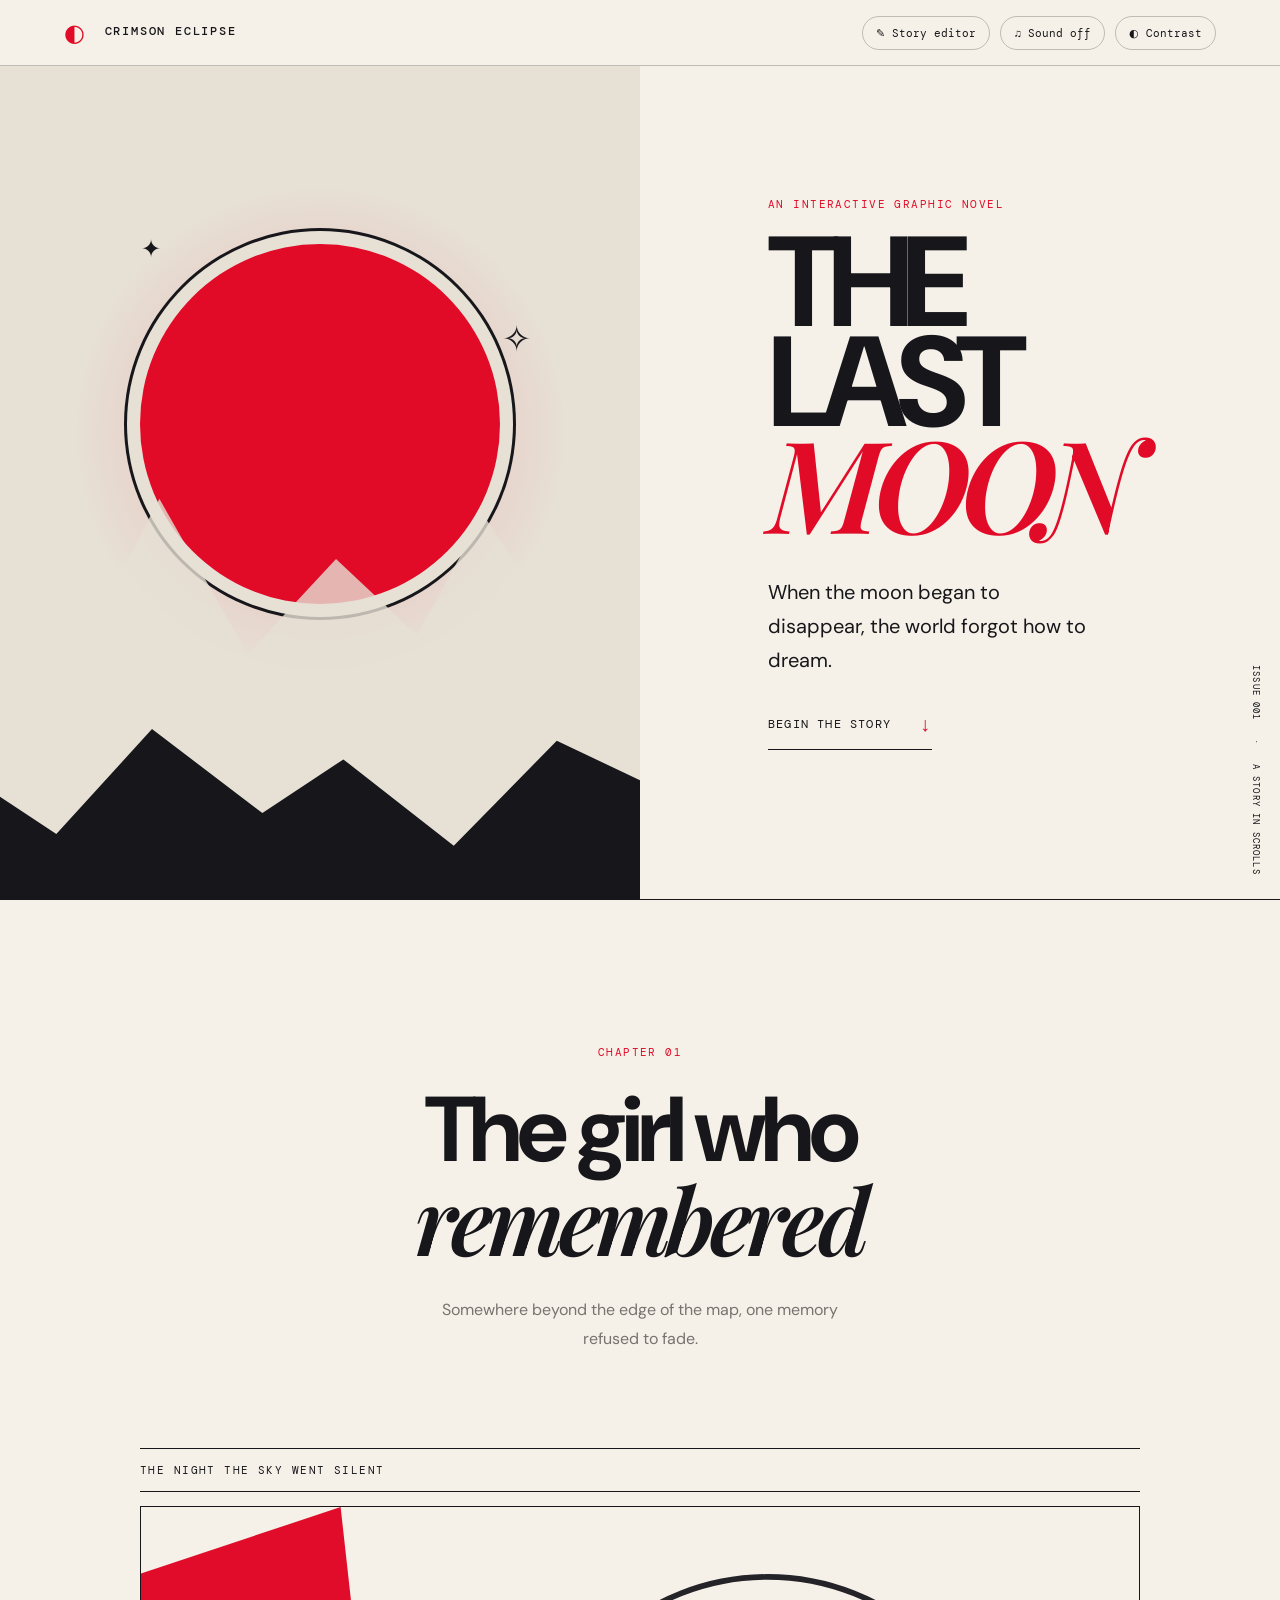
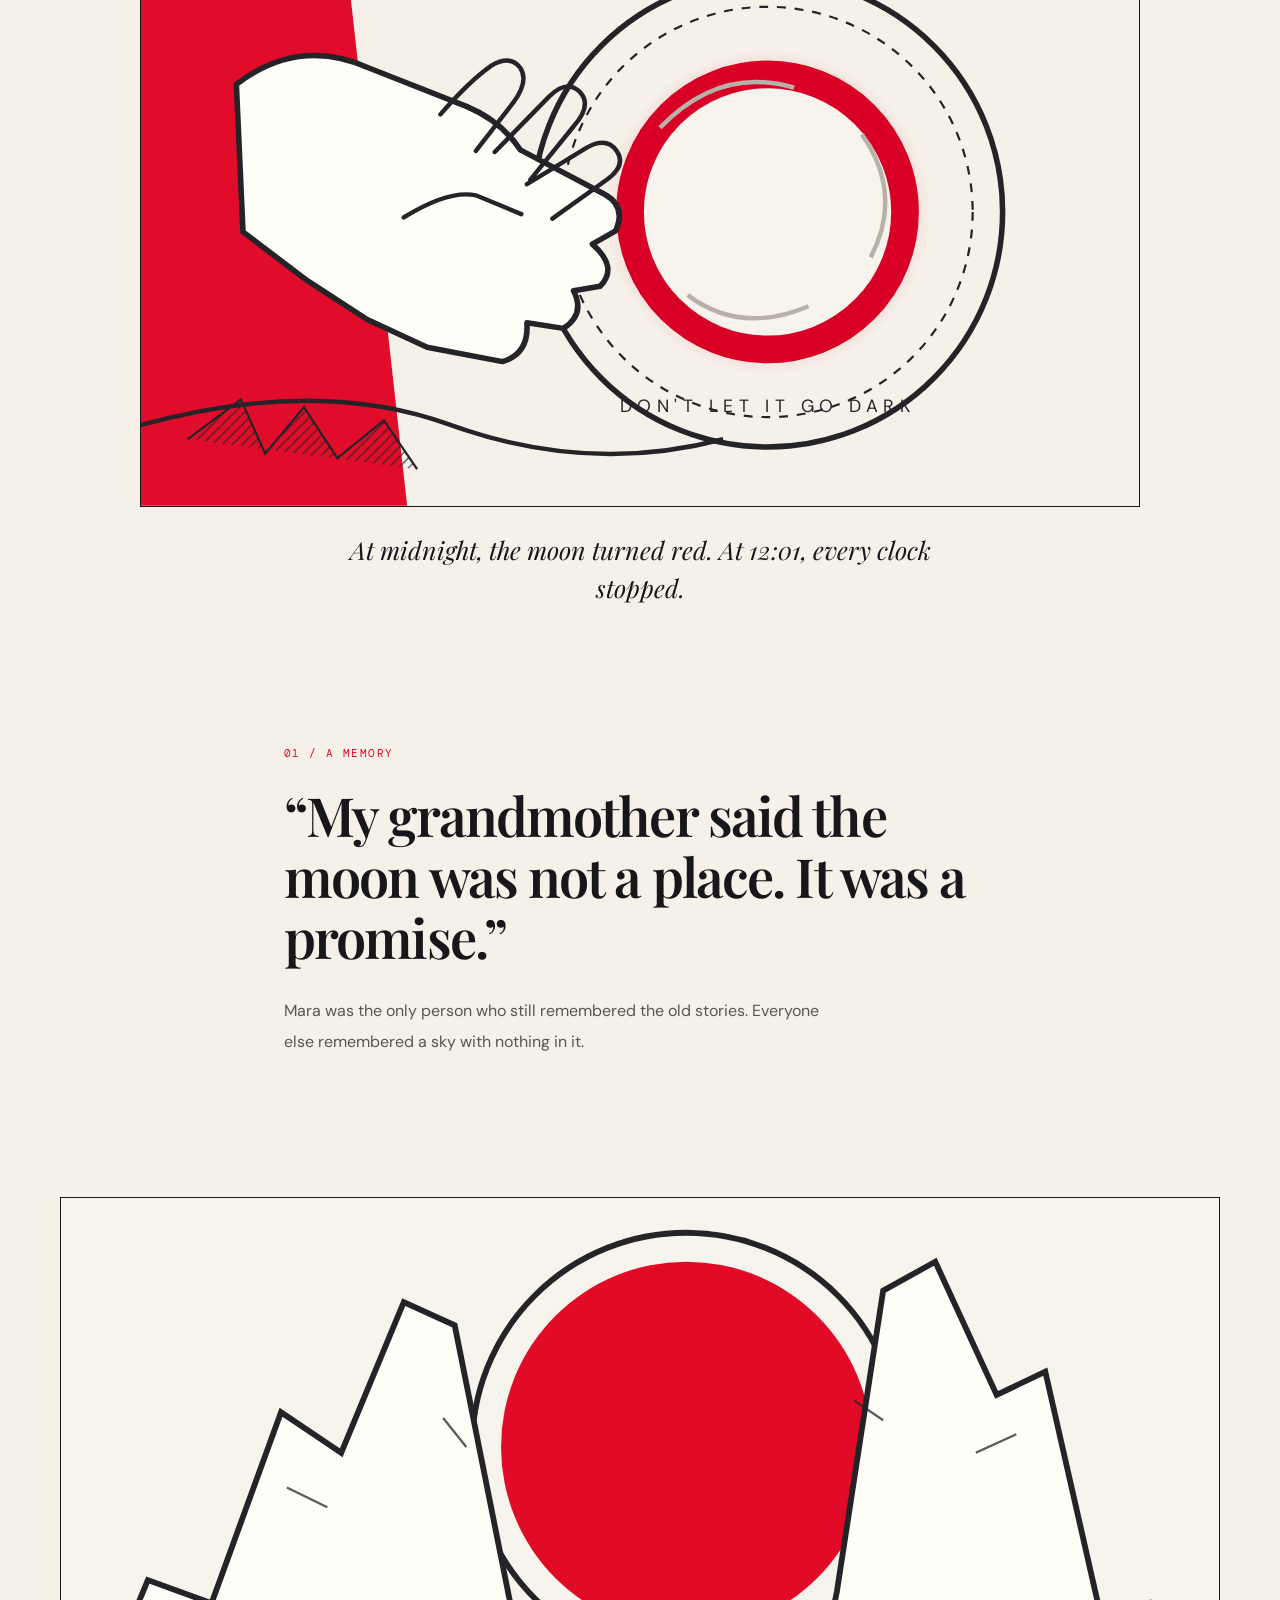
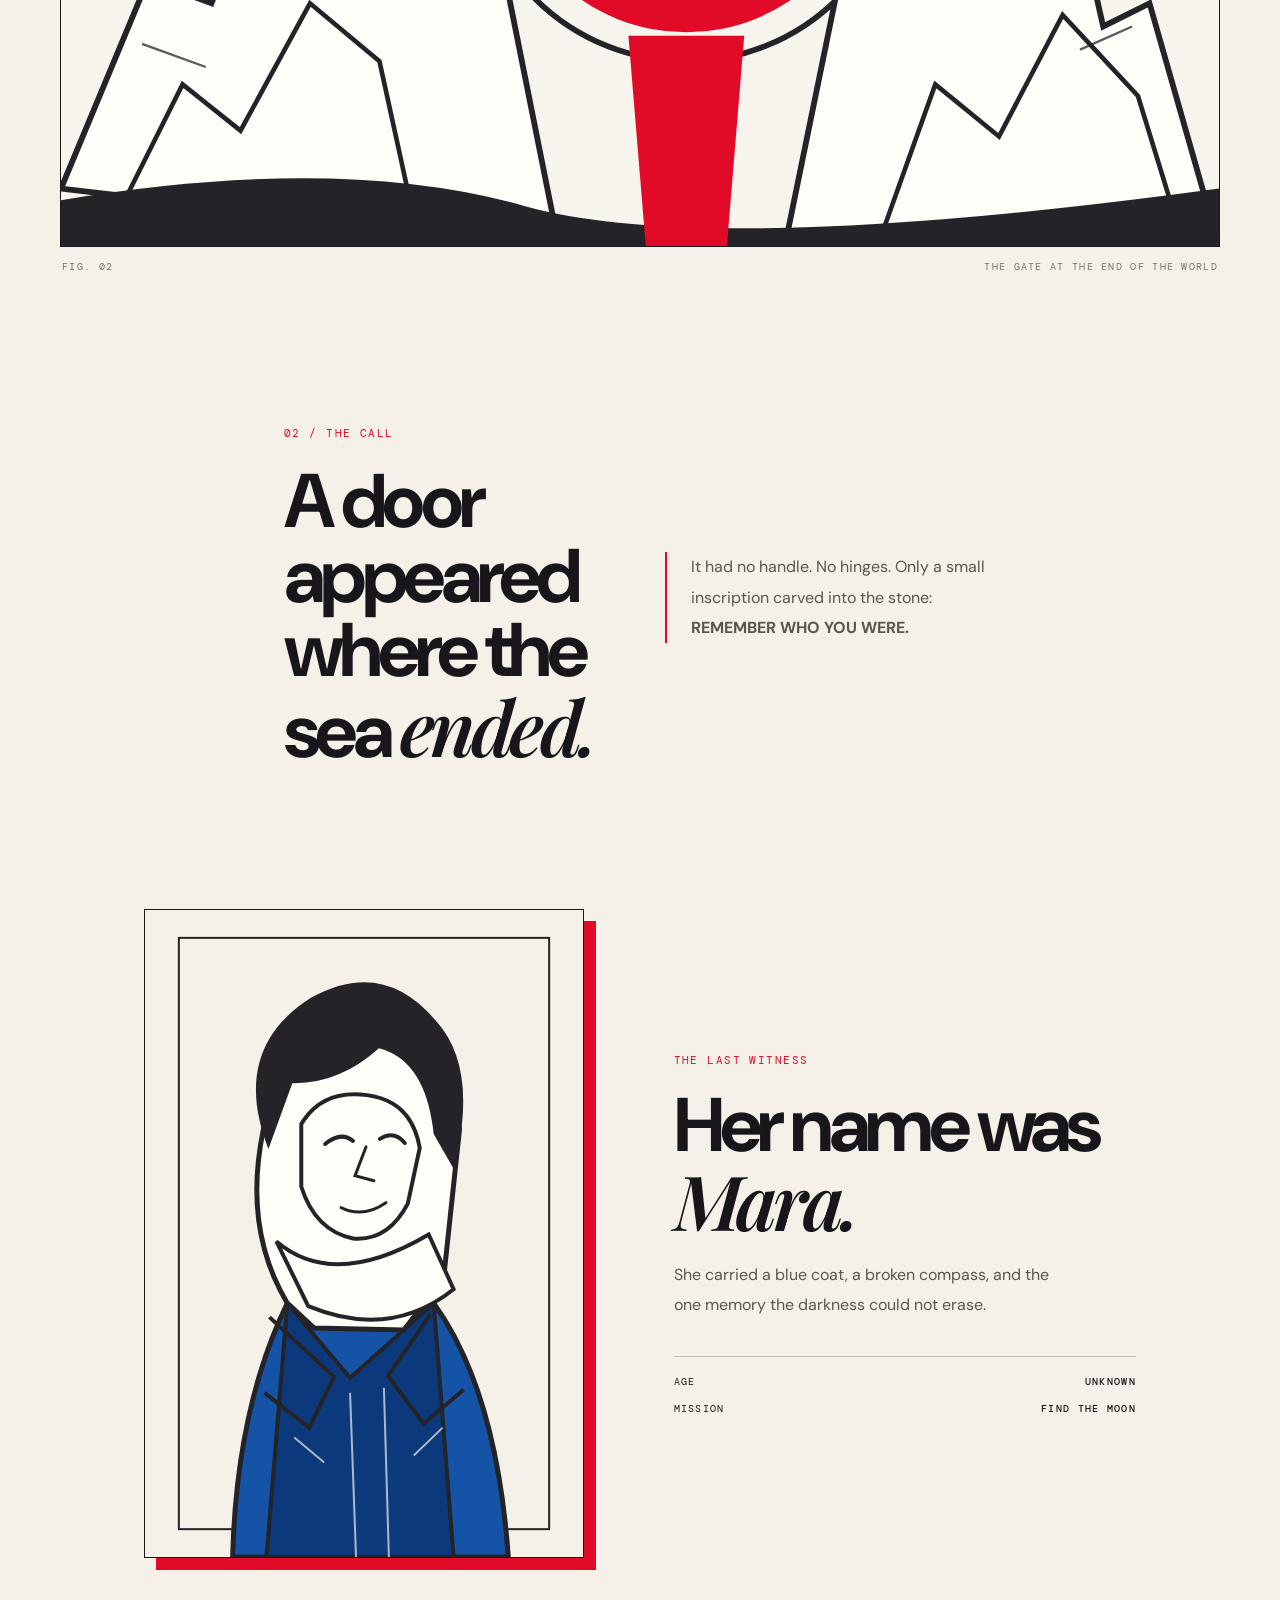
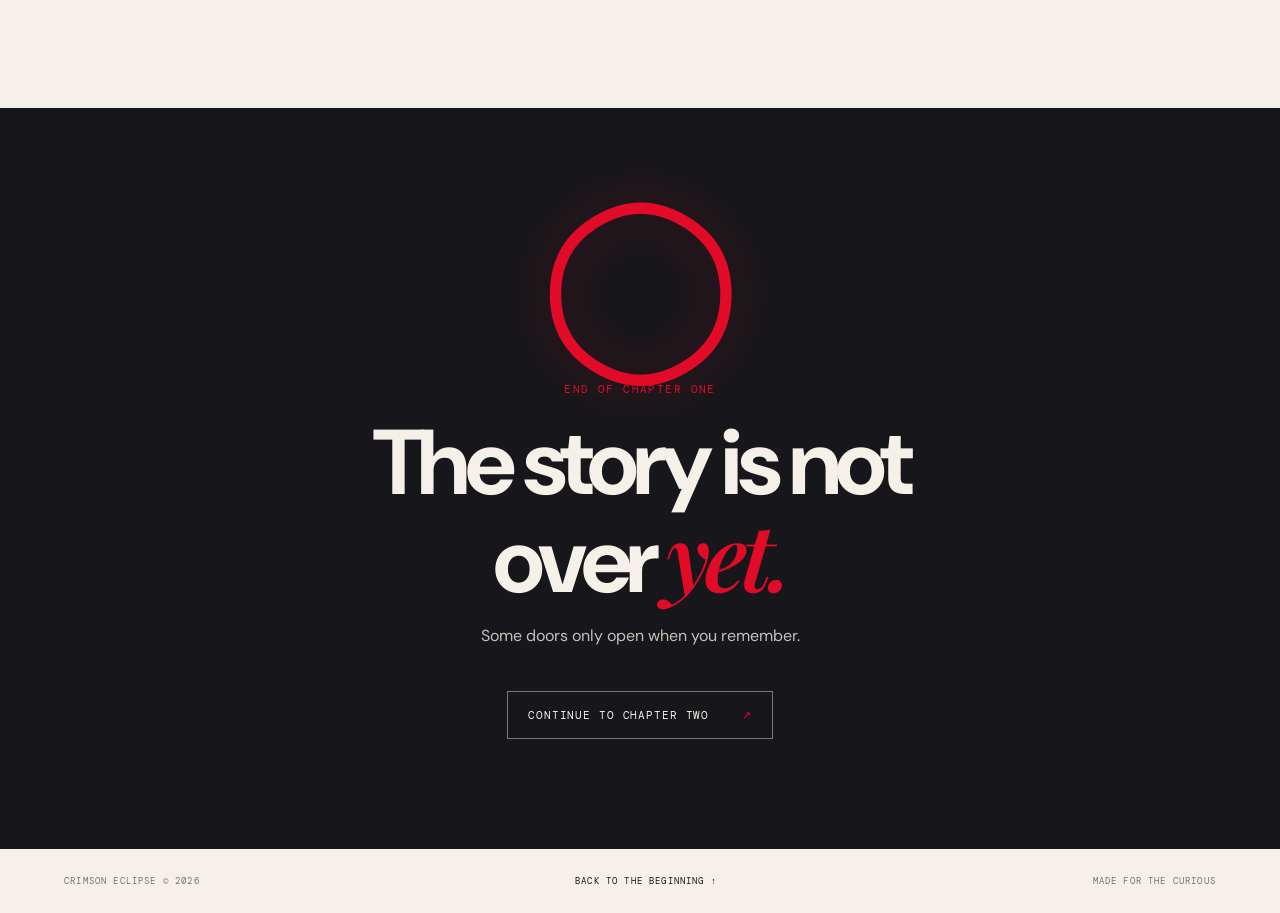
==== index.html @ 0db0a36b "Add files via upload" ====
<!doctype html>
<html lang="en">
<head>
  <meta charset="utf-8">
  <meta name="viewport" content="width=device-width, initial-scale=1">
  <meta name="theme-color" content="#111114">
  <meta name="description" content="Crimson Eclipse — an interactive illustrated story.">
  <title>Crimson Eclipse — An Interactive Story</title>
  <link rel="stylesheet" href="styles.css">
</head>
<body>
  <div class="progress" aria-hidden="true"><span id="progressBar"></span></div>
  <header class="topbar">
    <a class="brand" href="#top" aria-label="Crimson Eclipse home"><span class="brand-mark">◐</span> CRIMSON ECLIPSE</a>
    <div class="top-actions">
      <a class="icon-btn editor-link" href="editor.html" title="Open story editor">✎ <span>Story editor</span></a>
      <button class="icon-btn" id="soundToggle" aria-pressed="false" title="Toggle ambient sound">♫ <span>Sound off</span></button>
      <button class="icon-btn" id="contrastToggle" aria-pressed="false" title="Toggle high contrast">◐ <span>Contrast</span></button>
    </div>
  </header>

  <main id="top">
    <section class="intro">
      <div class="intro-art" aria-hidden="true">
        <div class="moon-halo"></div><div class="moon"></div>
        <div class="ridge ridge-back"></div><div class="ridge ridge-front"></div>
        <div class="tiny-star star-one">✦</div><div class="tiny-star star-two">✧</div>
      </div>
      <div class="intro-copy">
        <p class="eyebrow">AN INTERACTIVE GRAPHIC NOVEL</p>
        <h1>THE LAST<br><em>MOON</em></h1>
        <p class="intro-text">When the moon began to disappear, the world forgot how to dream.</p>
        <a class="start-link" href="#chapter-one">BEGIN THE STORY <span>↓</span></a>
      </div>
      <div class="vertical-note">ISSUE 001 &nbsp; · &nbsp; A STORY IN SCROLLS</div>
    </section>

    <section class="chapter-heading" id="chapter-one">
      <span class="chapter-number">CHAPTER 01</span>
      <h2>The girl who<br><em>remembered</em></h2>
      <p>Somewhere beyond the edge of the map, one memory refused to fade.</p>
    </section>

    <section class="comic-panel panel-hand" data-reveal>
      <div class="panel-caption">THE NIGHT THE SKY WENT SILENT</div>
      <svg class="art art-hand" viewBox="0 0 900 540" role="img" aria-label="A hand reaches toward a glowing red moon in a circular stone mechanism">
        <defs>
          <pattern id="hatch" width="9" height="9" patternUnits="userSpaceOnUse"><path d="M0 9 L9 0" stroke="#242328" stroke-width="1"/></pattern>
          <radialGradient id="redGlow"><stop offset="0" stop-color="#ff313b" stop-opacity=".8"/><stop offset="1" stop-color="#d90020" stop-opacity="0"/></radialGradient>
        </defs>
        <rect width="900" height="540" fill="#f5f0e8"/>
        <path d="M-30 70 L180 0 240 540 -30 540Z" fill="#e10c2a"/>
        <circle cx="565" cy="275" r="212" fill="none" stroke="#242328" stroke-width="5"/>
        <circle cx="565" cy="275" r="185" fill="none" stroke="#242328" stroke-width="2" stroke-dasharray="8 8"/>
        <circle cx="565" cy="275" r="146" fill="url(#redGlow)"/>
        <circle cx="565" cy="275" r="124" fill="#f8f4ed" stroke="#d90025" stroke-width="25"/>
        <path d="M468 199 Q522 143 589 163 M650 205 Q688 259 658 316 M493 350 Q541 386 602 360" fill="none" stroke="#b8b1a8" stroke-width="4"/>
        <path d="M86 160 Q142 117 205 145 L294 180 Q325 193 342 219 L418 259 Q438 270 428 292 L407 304 Q431 325 414 342 L390 346 Q401 367 381 380 L348 375 Q350 403 326 410 L258 397 204 372 150 337 92 293Z" fill="#fffdf7" stroke="#242328" stroke-width="5" stroke-linejoin="round"/>
        <path d="M270 187 Q296 157 316 143 Q333 133 342 145 Q350 157 336 176 L302 220 M319 221 L368 171 Q384 155 396 167 Q407 179 390 198 L351 246 M348 250 L402 217 Q420 207 429 220 Q438 233 420 246 L371 281 M237 280 Q277 255 302 260 L343 277" fill="none" stroke="#242328" stroke-width="4" stroke-linecap="round"/>
        <path d="M-10 470 Q155 422 279 467 T525 480" fill="none" stroke="#242328" stroke-width="4"/>
        <path d="M42 480 L90 444 112 493 147 451 177 497 219 463 249 507" fill="url(#hatch)" stroke="#242328" stroke-width="2"/>
        <text x="565" y="455" text-anchor="middle" font-size="16" letter-spacing="5" fill="#242328">DON'T LET IT GO DARK</text>
      </svg>
      <p class="panel-narration">At midnight, the moon turned red. At 12:01, every clock stopped.</p>
    </section>

    <section class="story-beat" data-reveal>
      <div class="beat-index">01 / A MEMORY</div>
      <blockquote>“My grandmother said the moon was not a place. It was a promise.”</blockquote>
      <p>Mara was the only person who still remembered the old stories. Everyone else remembered a sky with nothing in it.</p>
    </section>

    <section class="wide-panel" data-reveal>
      <div class="wide-art">
        <svg viewBox="0 0 1000 560" role="img" aria-label="A mysterious red moon suspended between enormous ruined towers">
          <rect width="1000" height="560" fill="#f7f4ed"/>
          <circle cx="540" cy="215" r="160" fill="#e10b28"/>
          <circle cx="540" cy="215" r="185" fill="none" stroke="#242328" stroke-width="5"/>
          <path d="M0 510 L75 330 130 350 190 185 242 220 296 90 340 110 390 360 430 560Z" fill="#fffdf8" stroke="#242328" stroke-width="5"/>
          <path d="M1000 560 L940 350 900 370 850 150 808 170 755 55 710 80 670 340 625 560Z" fill="#fffdf8" stroke="#242328" stroke-width="5"/>
          <path d="M35 560 L105 420 155 460 215 350 275 400 310 560 M705 560 L755 420 810 465 865 360 930 430 970 560" fill="none" stroke="#242328" stroke-width="4"/>
          <path d="M0 520 Q240 480 400 525 T1000 510 L1000 560 0 560Z" fill="#242328"/>
          <path d="M490 378 L590 378 575 560 505 560Z" fill="#e10b28"/>
          <g stroke="#242328" stroke-width="2" opacity=".75"><path d="M70 385 L125 405 M195 250 L230 267 M790 220 L825 204 M880 390 L925 370 M330 190 L350 215 M685 175 L710 192"/></g>
        </svg>
      </div>
      <div class="wide-caption"><span>FIG. 02</span><span>THE GATE AT THE END OF THE WORLD</span></div>
    </section>

    <section class="story-beat split-beat" data-reveal>
      <div><div class="beat-index">02 / THE CALL</div><h2>A door appeared<br>where the sea <em>ended.</em></h2></div>
      <p>It had no handle. No hinges. Only a small inscription carved into the stone: <strong>REMEMBER WHO YOU WERE.</strong></p>
    </section>

    <section class="character-panel" data-reveal>
      <div class="character-art">
        <svg viewBox="0 0 440 650" role="img" aria-label="Comic illustration of Mara, a young traveler in a blue coat and pale scarf">
          <rect width="440" height="650" fill="#f5f0e8"/>
          <rect x="34" y="28" width="372" height="594" fill="none" stroke="#242328" stroke-width="2"/>
          <path d="M88 650 Q92 500 143 395 L290 395 Q353 482 365 650Z" fill="#1453a6" stroke="#242328" stroke-width="5"/>
          <path d="M143 395 L206 470 290 395 310 650 122 650Z" fill="#0c397b" stroke="#242328" stroke-width="4"/>
          <path d="M143 395 Q98 320 119 220 Q130 139 213 126 Q300 127 316 220 L300 370 260 422 170 420Z" fill="#fffdf7" stroke="#242328" stroke-width="5"/>
          <path d="M124 240 Q85 140 167 88 Q239 48 292 111 Q336 159 310 260 L290 225 Q282 151 235 139 Q195 175 148 174Z" fill="#242328"/>
          <path d="M157 215 Q178 180 223 186 Q268 192 276 239 L264 295 Q244 333 209 330 Q171 322 157 278Z" fill="#fffdf7" stroke="#242328" stroke-width="4"/>
          <path d="M181 235 Q197 222 209 232 M236 230 Q250 221 261 234" fill="none" stroke="#242328" stroke-width="4" stroke-linecap="round"/>
          <path d="M222 238 L211 267 230 272 M197 299 Q219 310 242 294" fill="none" stroke="#242328" stroke-width="3" stroke-linecap="round"/>
          <path d="M132 333 Q190 382 285 326 L310 381 Q246 432 164 398Z" fill="#fffdf7" stroke="#242328" stroke-width="4"/>
          <path d="M125 409 L190 469 165 520 120 485 M287 406 L244 468 280 516 320 482" fill="none" stroke="#242328" stroke-width="4"/>
          <path d="M150 530 L180 555 M270 548 L299 520 M206 485 L212 650 M240 480 L245 650" stroke="#fffdf7" stroke-width="2" opacity=".65"/>
        </svg>
      </div>
      <div class="character-copy">
        <p class="eyebrow">THE LAST WITNESS</p>
        <h2>Her name was<br><em>Mara.</em></h2>
        <p>She carried a blue coat, a broken compass, and the one memory the darkness could not erase.</p>
        <div class="character-stats"><span>AGE <b>UNKNOWN</b></span><span>MISSION <b>FIND THE MOON</b></span></div>
      </div>
    </section>

    <section id="customChapters" aria-label="Additional chapters"></section>

    <section class="ending" data-reveal>
      <div class="ending-moon">◯</div>
      <p class="eyebrow">END OF CHAPTER ONE</p>
      <h2>The story is not<br>over <em>yet.</em></h2>
      <p>Some doors only open when you remember.</p>
      <button class="continue-btn" id="continueBtn">CONTINUE TO CHAPTER TWO <span>↗</span></button>
      <p class="chapter-two" id="chapterTwo" hidden>CHAPTER TWO IS COMING — THE GATE HAS HEARD YOU.</p>
    </section>
  </main>

  <footer><span>CRIMSON ECLIPSE © 2026</span><a href="#top">BACK TO THE BEGINNING ↑</a><span>MADE FOR THE CURIOUS</span></footer>
  <script src="script.js"></script>
</body>
</html>
---- styles.css ----
@import url('https://fonts.googleapis.com/css2?family=DM+Mono:wght@400;500&family=DM+Sans:wght@400;500;700&family=Playfair+Display:ital,wght@0,600;0,700;1,600;1,700&display=swap');
:root{--ink:#17171b;--paper:#f5f0e8;--red:#e10b28;--blue:#1453a6;--muted:#77736f;--line:rgba(23,23,27,.24)}
*{box-sizing:border-box}html{scroll-behavior:smooth;scroll-padding-top:70px}body{margin:0;background:var(--paper);color:var(--ink);font-family:'DM Sans',sans-serif}body.high-contrast{--paper:#fff;--ink:#000;--red:#ff002d;--blue:#003fbd}.progress{position:fixed;z-index:20;top:0;left:0;width:100%;height:3px;background:transparent}.progress span{display:block;width:0;height:100%;background:var(--red)}
.topbar{height:66px;position:sticky;top:0;z-index:15;display:flex;align-items:center;justify-content:space-between;padding:0 clamp(18px,5vw,72px);background:rgba(245,240,232,.93);backdrop-filter:blur(12px);border-bottom:1px solid var(--line)}.brand{font:500 12px 'DM Mono',monospace;letter-spacing:.15em;text-decoration:none;color:var(--ink)}.brand-mark{font-size:24px;vertical-align:middle;margin-right:9px;color:var(--red)}.top-actions{display:flex;gap:10px}.icon-btn{border:1px solid var(--line);border-radius:30px;background:transparent;color:var(--ink);padding:9px 13px;font:11px 'DM Mono',monospace;cursor:pointer}.icon-btn:hover,.icon-btn[aria-pressed=true]{background:var(--ink);color:var(--paper)}
.intro{min-height:calc(100svh - 66px);position:relative;display:grid;grid-template-columns:1fr 1fr;overflow:hidden;border-bottom:1px solid var(--ink)}.intro-copy{z-index:2;align-self:center;padding:8vh 5vw 10vh clamp(24px,10vw,150px)}.eyebrow,.chapter-number,.beat-index,.panel-caption,.wide-caption,.character-stats,footer,.vertical-note{font:11px 'DM Mono',monospace;letter-spacing:.13em}.eyebrow{color:var(--red);margin:0 0 22px}.intro h1{font-size:clamp(66px,10vw,150px);line-height:.78;letter-spacing:-.085em;margin:0;font-weight:700}.intro h1 em,.chapter-heading h2 em,.story-beat em,.character-copy em,.ending h2 em{font-family:'Playfair Display',serif;font-weight:600}.intro h1 em{color:var(--red);letter-spacing:-.08em}.intro-text{font-size:clamp(15px,1.6vw,20px);line-height:1.7;max-width:330px;margin:34px 0}.start-link{display:inline-flex;align-items:center;gap:28px;text-decoration:none;color:var(--ink);font:12px 'DM Mono',monospace;letter-spacing:.1em;border-bottom:1px solid var(--ink);padding:0 0 12px}.start-link span{font-size:20px;color:var(--red)}.intro-art{min-height:600px;position:relative;background:#e7e0d5;overflow:hidden}.moon-halo{position:absolute;width:min(40vw,520px);aspect-ratio:1;left:50%;top:44%;transform:translate(-50%,-50%);border-radius:50%;background:radial-gradient(circle,rgba(225,11,40,.22),transparent 68%)}.moon{position:absolute;width:min(29vw,360px);aspect-ratio:1;left:50%;top:43%;transform:translate(-50%,-50%);border-radius:50%;background:var(--red);box-shadow:0 0 0 13px #e7e0d5,0 0 0 16px var(--ink);animation:moonPulse 5s ease-in-out infinite}.ridge{position:absolute;left:-5%;width:115%;bottom:-2%;height:38%;background:#e7e0d5;border-top:4px solid var(--ink);clip-path:polygon(0 58%,10% 35%,18% 52%,30% 10%,39% 48%,50% 24%,62% 54%,74% 5%,83% 45%,93% 27%,100% 50%,100% 100%,0 100%)}.ridge-back{bottom:12%;opacity:.8;transform:scaleX(-1);border-top-width:2px}.ridge-front{height:28%;background:var(--ink);clip-path:polygon(0 40%,12% 65%,25% 20%,40% 56%,51% 33%,66% 70%,80% 25%,100% 55%,100% 100%,0 100%)}.tiny-star{position:absolute;font-size:24px}.star-one{top:20%;left:22%}.star-two{top:30%;right:17%;font-size:35px}.vertical-note{position:absolute;right:18px;bottom:24px;writing-mode:vertical-rl;font-size:9px}
.chapter-heading{padding:140px 24px 95px;text-align:center;max-width:760px;margin:auto}.chapter-number{color:var(--red)}.chapter-heading h2{font-size:clamp(48px,8vw,92px);line-height:.95;letter-spacing:-.06em;margin:26px 0}.chapter-heading p{color:var(--muted);line-height:1.8;max-width:400px;margin:auto}
.comic-panel{max-width:1080px;margin:0 auto 70px;padding:0 clamp(12px,4vw,40px)}.panel-caption{padding:14px 0;border-top:1px solid var(--ink);border-bottom:1px solid var(--ink);margin-bottom:14px}.art{display:block;width:100%;height:auto;border:1px solid var(--ink)}.panel-narration{font-family:'Playfair Display',serif;font-style:italic;font-size:clamp(18px,2vw,25px);text-align:center;margin:24px auto 0;max-width:650px;line-height:1.5}
.story-beat{max-width:760px;margin:140px auto;padding:0 24px}.beat-index{color:var(--red);margin-bottom:25px}.story-beat blockquote{font:600 clamp(30px,5vw,54px)/1.13 'Playfair Display',serif;letter-spacing:-.035em;margin:0 0 28px}.story-beat p{font-size:16px;line-height:1.9;color:#595650;max-width:560px}.wide-panel{margin:0 auto;max-width:1240px;padding:0 clamp(12px,4vw,40px)}.wide-art{border:1px solid var(--ink);background:#f7f4ed}.wide-art svg{display:block;width:100%;height:auto}.wide-caption{display:flex;justify-content:space-between;padding:13px 2px;color:var(--muted);font-size:10px}.split-beat{display:grid;grid-template-columns:1fr 1fr;gap:50px;align-items:center}.split-beat h2,.character-copy h2,.ending h2{font-size:clamp(42px,6vw,76px);line-height:.98;letter-spacing:-.06em;margin:0}.split-beat p{border-left:2px solid var(--red);padding-left:24px}
.character-panel{max-width:1040px;margin:100px auto 150px;display:grid;grid-template-columns:minmax(230px,440px) 1fr;gap:clamp(28px,7vw,90px);align-items:center;padding:0 24px}.character-art svg{display:block;width:100%;height:auto;border:1px solid var(--ink);box-shadow:12px 12px 0 var(--red)}.character-copy p:not(.eyebrow){font-size:16px;line-height:1.9;color:#595650;max-width:380px}.character-stats{display:flex;flex-direction:column;gap:14px;margin-top:35px;padding-top:18px;border-top:1px solid var(--line);font-size:10px}.character-stats span{display:flex;justify-content:space-between;gap:20px}.character-stats b{font-weight:500}
.ending{background:var(--ink);color:var(--paper);text-align:center;padding:100px 20px 110px;position:relative;overflow:hidden}.ending .eyebrow{margin-top:10px}.ending-moon{font-size:180px;color:var(--red);line-height:.8;margin-bottom:30px;text-shadow:0 0 50px rgba(225,11,40,.3)}.ending h2{font-size:clamp(50px,8vw,92px)}.ending h2 em{color:var(--red)}.ending>p:not(.eyebrow){color:#c5c0ba;line-height:1.8}.continue-btn{margin-top:25px;padding:16px 20px;border:1px solid #777;background:transparent;color:var(--paper);font:11px 'DM Mono',monospace;letter-spacing:.08em;cursor:pointer;transition:background .2s,color .2s}.continue-btn span{margin-left:25px;color:var(--red)}.continue-btn:hover{background:var(--paper);color:var(--ink)}.chapter-two{font:11px 'DM Mono',monospace;letter-spacing:.1em!important;color:#ff5268!important;margin-top:25px}
footer{display:flex;justify-content:space-between;gap:20px;padding:26px clamp(18px,5vw,72px);font-size:9px;color:var(--muted)}footer a{color:var(--ink);text-decoration:none}
[data-reveal]{opacity:0;transform:translateY(28px);transition:opacity .8s ease,transform .8s ease}[data-reveal].revealed{opacity:1;transform:translateY(0)}
@keyframes moonPulse{0%,100%{box-shadow:0 0 0 13px #e7e0d5,0 0 0 16px var(--ink),0 0 42px rgba(225,11,40,.25)}50%{box-shadow:0 0 0 13px #e7e0d5,0 0 0 16px var(--ink),0 0 85px rgba(225,11,40,.48)}}
@media(max-width:760px){.topbar{height:58px;padding:0 16px}.brand{font-size:10px}.icon-btn{padding:8px 10px}.icon-btn span{display:none}.intro{grid-template-columns:1fr;min-height:unset}.intro-copy{padding:80px 28px 65px}.intro h1{font-size:clamp(72px,19vw,125px)}.intro-art{min-height:430px;grid-row:1}.moon{width:48vw}.moon-halo{width:68vw}.vertical-note{right:12px;bottom:14px}.chapter-heading{padding:95px 22px 70px}.story-beat{margin:90px auto}.split-beat{grid-template-columns:1fr;gap:10px}.character-panel{grid-template-columns:1fr;max-width:520px;margin:80px auto 100px}.character-art{max-width:340px;margin:auto}.character-copy{padding:10px 4px}.ending{padding:80px 20px 90px}footer{flex-wrap:wrap;justify-content:center;text-align:center}footer span,footer a{width:100%}}
@media(prefers-reduced-motion:reduce){*,*::before,*::after{scroll-behavior:auto!important;animation:none!important;transition:none!important}[data-reveal]{opacity:1;transform:none}}


/* User-added chapters and sources */
.editor-link {text-decoration:none;display:inline-flex;align-items:center;gap:7px}
.custom-chapter{max-width:1080px;margin:80px auto;padding:0 clamp(12px,4vw,40px)}
.custom-chapter .custom-label{font:11px 'DM Mono',monospace;letter-spacing:.13em;color:var(--red);margin-bottom:14px}
.custom-chapter h2{font-size:clamp(34px,6vw,68px);line-height:1;letter-spacing:-.055em;margin:0 0 20px}
.custom-chapter p{max-width:720px;line-height:1.9;color:#595650}
.custom-chapter img{display:block;width:100%;max-height:680px;object-fit:cover;border:1px solid var(--ink);margin:22px 0}
.source-list{display:flex;flex-wrap:wrap;gap:10px;margin-top:22px}
.source-list a{color:var(--ink);font:10px 'DM Mono',monospace;letter-spacing:.05em;border:1px solid var(--line);padding:10px 12px;text-decoration:none}
.source-list a:hover{background:var(--ink);color:var(--paper)}
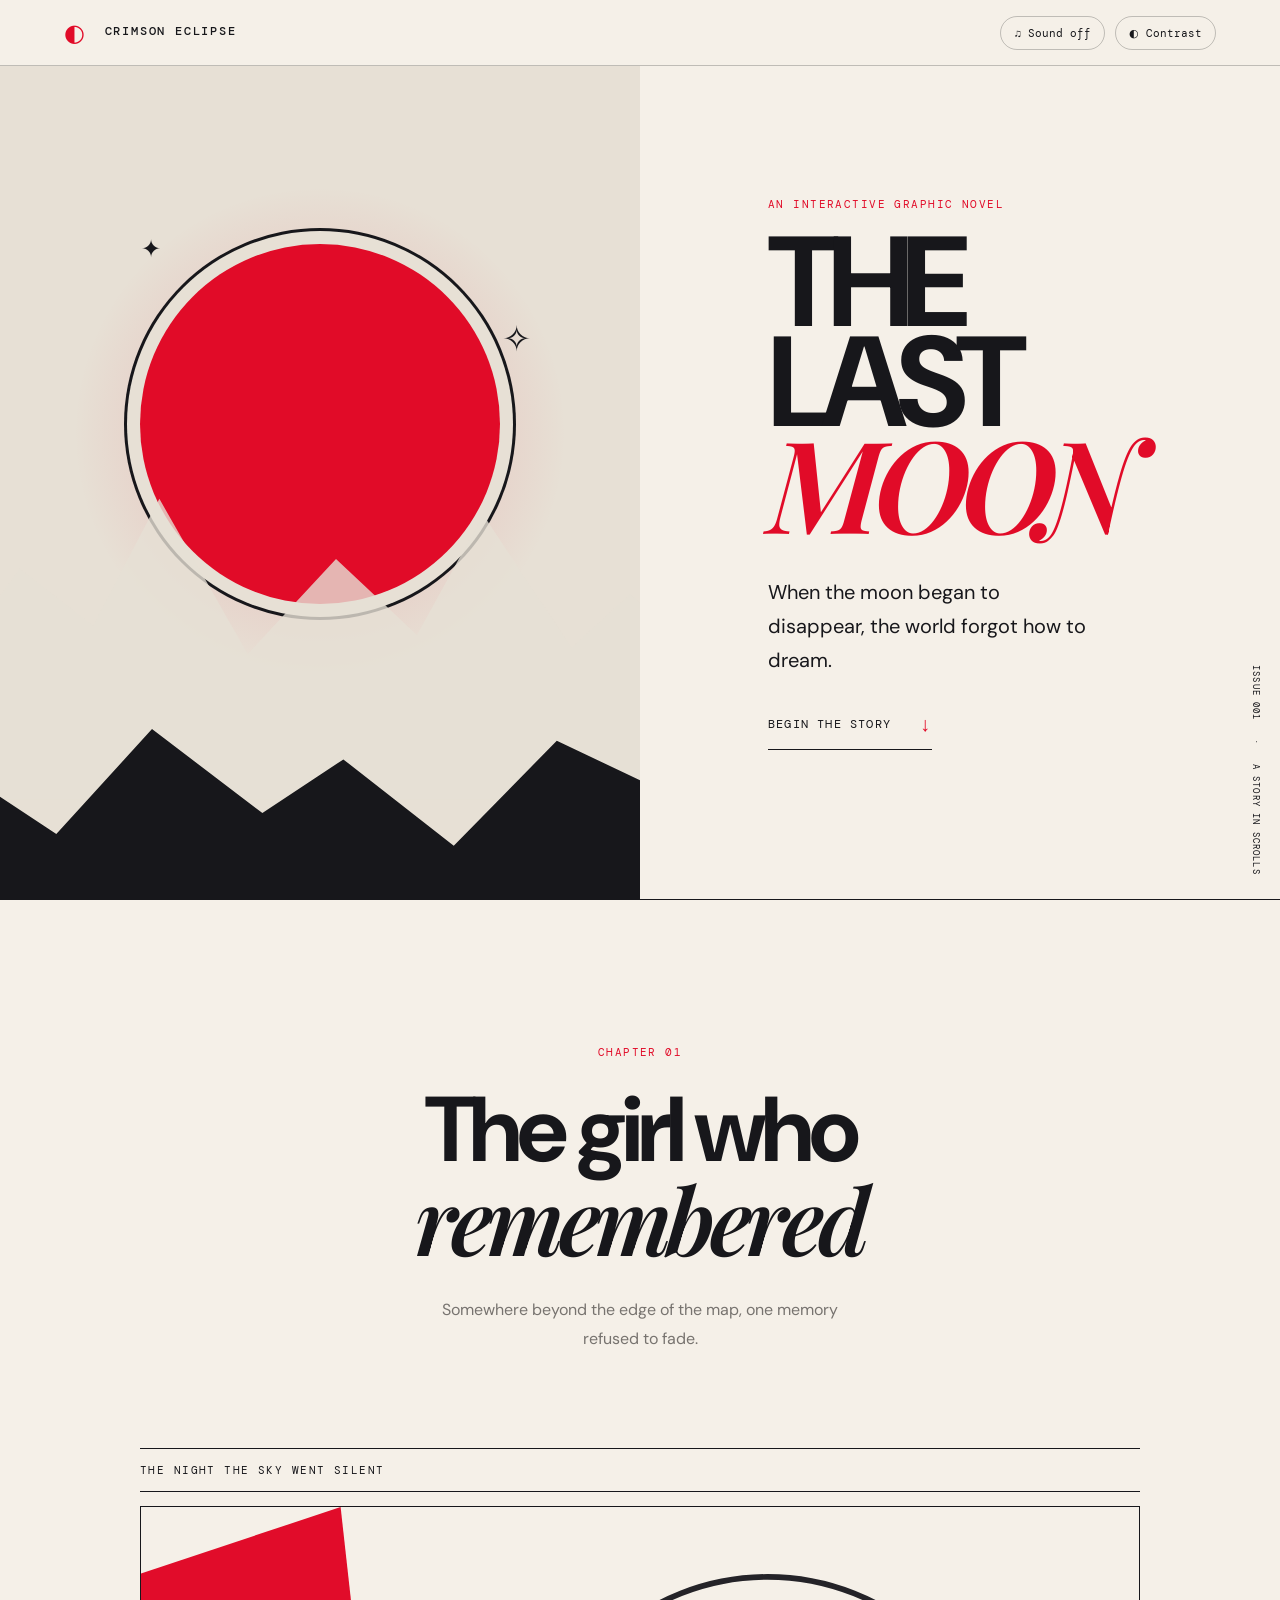
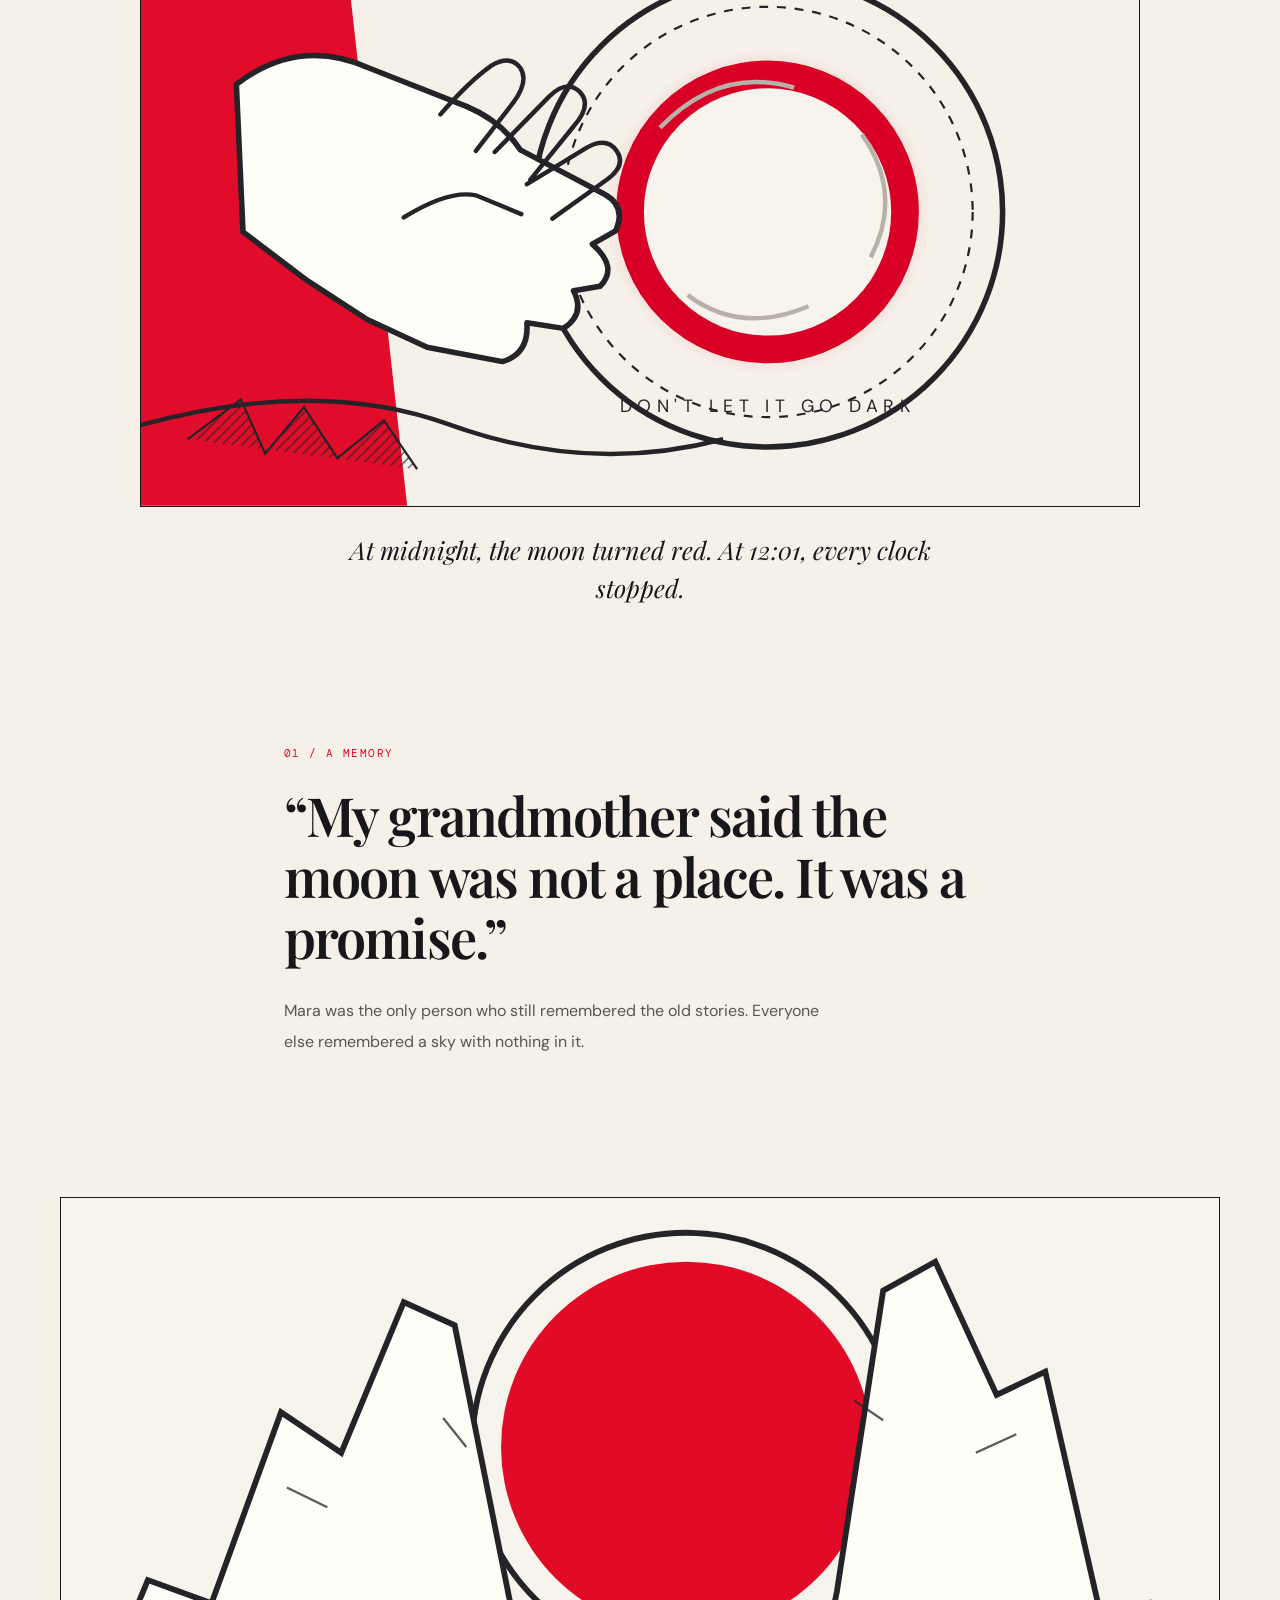
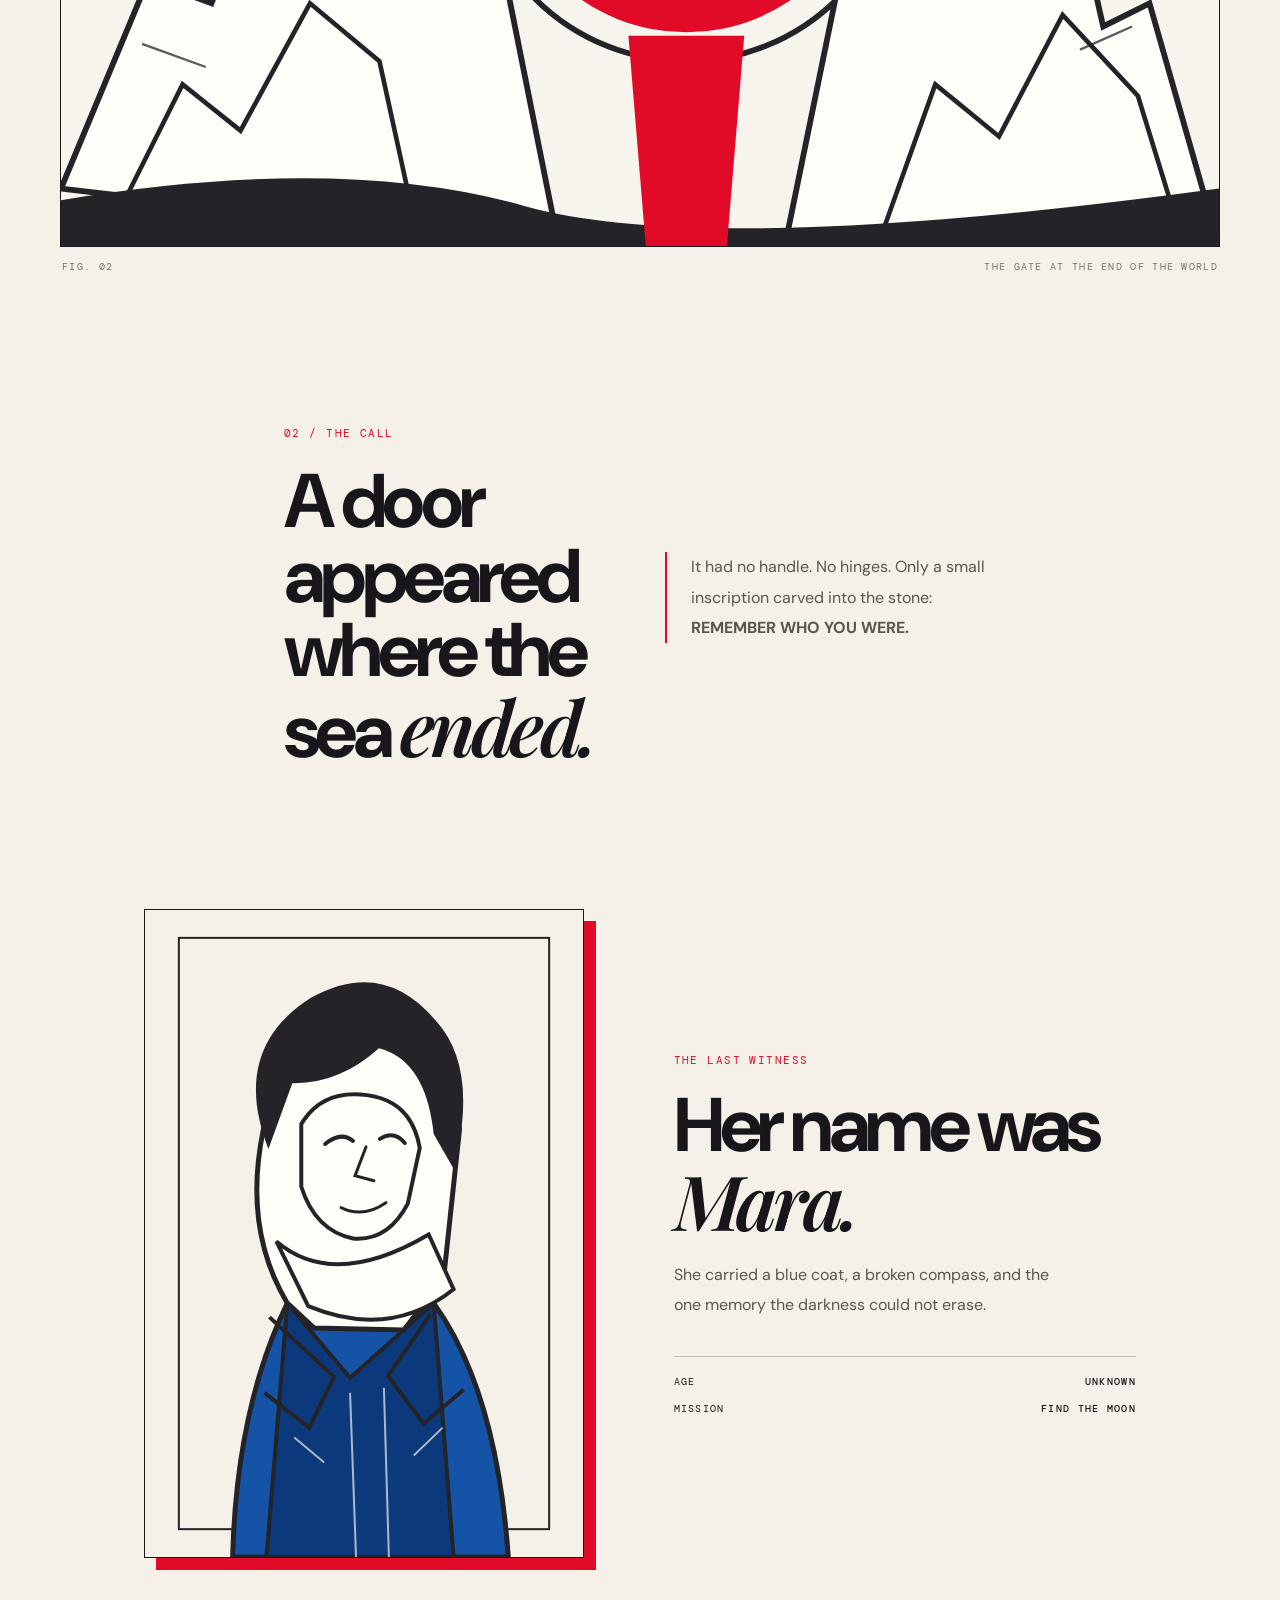
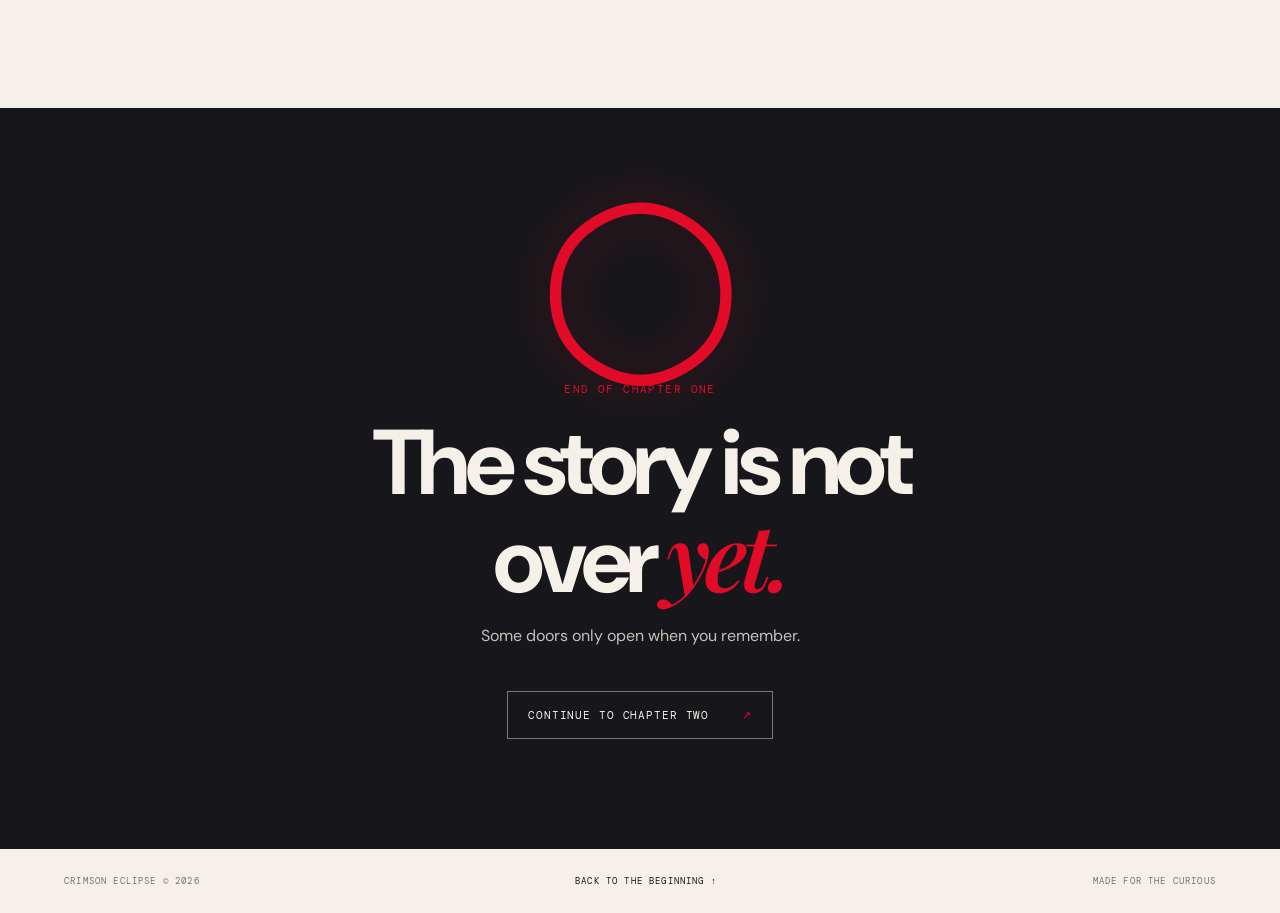
==== commit 64596ddd: "Hide public story editor link; keep publishing controlled by repository owner" ====
--- a/index.html
+++ b/index.html
@@ -13,7 +13,7 @@
   <header class="topbar">
     <a class="brand" href="#top" aria-label="Crimson Eclipse home"><span class="brand-mark">◐</span> CRIMSON ECLIPSE</a>
     <div class="top-actions">
-      <a class="icon-btn editor-link" href="editor.html" title="Open story editor">✎ <span>Story editor</span></a>
+      
       <button class="icon-btn" id="soundToggle" aria-pressed="false" title="Toggle ambient sound">♫ <span>Sound off</span></button>
       <button class="icon-btn" id="contrastToggle" aria-pressed="false" title="Toggle high contrast">◐ <span>Contrast</span></button>
     </div>
@@ -119,6 +119,79 @@
 
     <section id="customChapters" aria-label="Additional chapters"></section>
 
+    <section class="custom-chapter chapter-two-content" id="chapterTwoContent" aria-labelledby="chapter-two-title" hidden>
+      <div class="custom-label">CHAPTER 02 · THE GATE BENEATH THE SEA</div>
+      <h2 id="chapter-two-title">The Gate Beneath the Sea</h2>
+      <p>The compass did not point north anymore. It pointed toward the sound of waves—and every time Mara followed it, the ocean seemed to pull farther away from the shore.</p>
+
+      <div class="comic-slideshow" aria-label="Chapter two illustration slideshow">
+        <div class="slideshow-stage" aria-live="polite">
+          <figure class="slide is-active">
+            <svg viewBox="0 0 900 420" role="img" aria-label="Mara stands on a deserted shore under the blood-red moon">
+              <defs><linearGradient id="seaSky" x1="0" y1="0" x2="0" y2="1"><stop stop-color="#e9e1d5"/><stop offset="1" stop-color="#c3b6b0"/></linearGradient><radialGradient id="moonAura"><stop stop-color="#ef1736" stop-opacity=".5"/><stop offset="1" stop-color="#ef1736" stop-opacity="0"/></radialGradient></defs>
+              <rect width="900" height="420" fill="url(#seaSky)"/><circle cx="665" cy="105" r="100" fill="url(#moonAura)"/><circle cx="665" cy="105" r="57" fill="#d90d2b" stroke="#242328" stroke-width="4"/><path d="M0 225 Q120 192 240 224 T480 218 T720 224 T900 207 L900 420 L0 420Z" fill="#81979b" stroke="#242328" stroke-width="4"/><path d="M0 266 Q150 243 300 270 T600 265 T900 260 M0 312 Q180 294 350 318 T690 311 T900 320" fill="none" stroke="#f7f4ed" stroke-width="5"/><path d="M0 350 L120 330 210 351 330 334 455 365 600 338 740 355 900 330 900 420 0 420Z" fill="#242328"/><path d="M355 330 L355 260 Q355 238 375 238 Q395 238 395 260 L395 329 M360 268 L330 302 M390 271 L414 297" fill="#164d99" stroke="#242328" stroke-width="5"/><circle cx="375" cy="223" r="21" fill="#e4c9b6" stroke="#242328" stroke-width="4"/><path d="M354 223 Q347 191 376 191 Q400 193 396 224 L386 213 368 208Z" fill="#242328"/><path d="M348 248 L375 268 398 246" fill="none" stroke="#f7f4ed" stroke-width="8"/>
+            </svg>
+            <figcaption>01 / THE TIDE RETREATS</figcaption>
+          </figure>
+          <figure class="slide" hidden>
+            <svg viewBox="0 0 900 420" role="img" aria-label="An ancient black stone gate emerges from the exposed seabed">
+              <rect width="900" height="420" fill="#e9e1d5"/><circle cx="660" cy="90" r="47" fill="#d90d2b"/><path d="M0 250 Q200 210 360 250 T680 240 T900 235 L900 420 L0 420Z" fill="#87999b" stroke="#242328" stroke-width="4"/><path d="M0 315 Q180 288 360 316 T720 307 T900 310" fill="none" stroke="#f7f4ed" stroke-width="5"/><path d="M265 370 L265 170 Q265 115 320 115 L580 115 Q635 115 635 170 L635 370 L580 370 L580 180 L320 180 L320 370Z" fill="#303035" stroke="#17171a" stroke-width="7"/><path d="M345 365 L345 205 L555 205 L555 365" fill="#111114" stroke="#d90d2b" stroke-width="3"/><g fill="#f7f4ed" font-size="15" font-family="serif"><text x="345" y="153">REMEMBER</text><text x="345" y="173">WHO YOU WERE</text></g><path d="M0 385 L130 362 220 389 360 371 500 390 650 367 790 388 900 370 900 420 0 420Z" fill="#242328"/><path d="M450 215 L450 350" stroke="#d90d2b" stroke-width="2" stroke-dasharray="6 8"/>
+            </svg>
+            <figcaption>02 / THE GATE OF NAMES</figcaption>
+          </figure>
+          <figure class="slide" hidden>
+            <svg viewBox="0 0 900 420" role="img" aria-label="Mara holds a glowing red compass as the ancient gate begins to open">
+              <rect width="900" height="420" fill="#f3eee5"/><path d="M0 0 L290 0 220 420 0 420Z" fill="#ded5c9"/><path d="M650 0 L900 0 900 420 710 420Z" fill="#ded5c9"/><path d="M260 420 Q270 275 350 210 L530 210 Q620 285 640 420Z" fill="#1453a6" stroke="#242328" stroke-width="6"/><path d="M340 210 Q315 160 338 105 Q365 45 433 55 Q501 61 515 123 L500 205 450 250 370 245Z" fill="#fffdf7" stroke="#242328" stroke-width="5"/><path d="M337 128 Q325 60 392 35 Q462 14 501 77 L512 132 486 108 452 82 402 110 355 150Z" fill="#242328"/><path d="M365 146 Q386 132 402 145 M440 145 Q460 132 478 146" stroke="#242328" stroke-width="4" fill="none"/><path d="M410 155 L400 181 420 185 M390 207 Q420 221 445 202" stroke="#242328" stroke-width="3" fill="none"/><circle cx="564" cy="270" r="49" fill="#d90d2b" stroke="#242328" stroke-width="5"/><circle cx="564" cy="270" r="34" fill="none" stroke="#f7f4ed" stroke-width="3"/><path d="M564 242 L575 272 564 298 553 272Z" fill="#f7f4ed"/><path d="M635 0 L635 420" stroke="#242328" stroke-width="5"/><path d="M658 0 L658 420" stroke="#d90d2b" stroke-width="3"/><g fill="#d90d2b"><circle cx="680" cy="75" r="4"/><circle cx="700" cy="130" r="3"/><circle cx="680" cy="210" r="5"/><circle cx="704" cy="310" r="3"/></g>
+            </svg>
+            <figcaption>03 / THE MEMORY PRICE</figcaption>
+          </figure>
+        </div>
+        <div class="slideshow-controls">
+          <button type="button" class="slide-arrow" id="slidePrev" aria-label="Previous illustration">←</button>
+          <div class="slide-dots" role="group" aria-label="Choose illustration">
+            <button type="button" class="slide-dot is-active" aria-label="Show illustration 1" aria-pressed="true"></button>
+            <button type="button" class="slide-dot" aria-label="Show illustration 2" aria-pressed="false"></button>
+            <button type="button" class="slide-dot" aria-label="Show illustration 3" aria-pressed="false"></button>
+          </div>
+          <button type="button" class="slide-arrow" id="slideNext" aria-label="Next illustration">→</button>
+        </div>
+      </div>
+
+      <article class="published-comic-panel">
+        <h3 class="published-panel-caption">PANEL 01 — THE VANISHING TIDE</h3>
+        <div class="wide-art" role="img" aria-label="A deserted shoreline beneath a red moon">
+          <svg viewBox="0 0 900 360" xmlns="http://www.w3.org/2000/svg">
+            <rect width="900" height="360" fill="#e9e1d5"/>
+            <circle cx="670" cy="92" r="48" fill="#d90d2b"/>
+            <circle cx="670" cy="92" r="61" fill="none" stroke="#242328" stroke-width="3"/>
+            <path d="M0 190 Q120 165 235 194 T470 190 T700 188 T900 180 L900 360 L0 360Z" fill="#a9b5b6" stroke="#242328" stroke-width="3"/>
+            <path d="M0 235 Q130 215 255 242 T510 238 T760 230 T900 236 M0 278 Q170 260 330 283 T630 278 T900 280" fill="none" stroke="#f7f4ed" stroke-width="4"/>
+            <path d="M0 305 L140 286 220 308 340 294 455 322 610 295 760 312 900 288 900 360 0 360Z" fill="#242328"/>
+            <path d="M145 305 L166 268 183 305 M183 305 L202 280 217 307" fill="none" stroke="#f7f4ed" stroke-width="3"/>
+            <path d="M70 60 L110 100 M110 60 L70 100 M790 140 L825 175 M825 140 L790 175" stroke="#242328" stroke-width="2"/>
+          </svg>
+        </div>
+        <p class="published-panel-narration">The sea withdrew without a sound, leaving ships tilted in the mud like forgotten toys. Beneath the final line of foam, black stone emerged.</p>
+      </article>
+
+      <article class="published-comic-panel">
+        <h3 class="published-panel-caption">PANEL 02 — THE INSCRIPTION</h3>
+        <p>Mara climbed down between stranded boats. The compass needle trembled so hard its glass began to ring. At the edge of the exposed seabed stood a gate taller than a cathedral, its surface covered in names.</p>
+        <blockquote class="published-panel-dialogue">“These are not names of the dead,” whispered a voice behind her. “They are the names of the people the world has forgotten.”</blockquote>
+        <p>Mara turned. An old lighthouse keeper stood ankle-deep in the receding water, though his coat was perfectly dry. His face seemed familiar in the way of a dream you lose the moment you wake.</p>
+      </article>
+
+      <article class="published-comic-panel">
+        <h3 class="published-panel-caption">PANEL 03 — THE PRICE OF REMEMBERING</h3>
+        <p>She found her grandmother’s name carved near the gate’s center. Beneath it, a second line slowly appeared: <strong>MARA VALE — THE LAST WITNESS.</strong></p>
+        <p>The gate opened a finger’s width. From the darkness beyond came the sound of a thousand clocks starting at once—and a voice that sounded exactly like Mara’s own.</p>
+        <blockquote class="published-panel-dialogue">“If you come through, you must give the moon a memory in return.”</blockquote>
+      </article>
+
+      <p class="published-chapter-ending">Mara looked down at the compass. Where its needle had been, a tiny red light now beat like a heart. Then the tide began to return.</p>
+      <p><a class="start-link" href="#top">RETURN TO THE BEGINNING ↑</a></p>
+    </section>
+
     <section class="ending" data-reveal>
       <div class="ending-moon">◯</div>
       <p class="eyebrow">END OF CHAPTER ONE</p>
--- a/styles.css
+++ b/styles.css
@@ -25,3 +25,42 @@
 .source-list{display:flex;flex-wrap:wrap;gap:10px;margin-top:22px}
 .source-list a{color:var(--ink);font:10px 'DM Mono',monospace;letter-spacing:.05em;border:1px solid var(--line);padding:10px 12px;text-decoration:none}
 .source-list a:hover{background:var(--ink);color:var(--paper)}
+
+
+/* Multi-panel comic chapter editor and reader */
+.panel-builder{border:1px solid var(--line);padding:16px}
+.panel-builder-head{display:flex;align-items:center;justify-content:space-between;gap:12px;flex-wrap:wrap}
+.panel-builder-head .hint{margin:8px 0 0;max-width:520px}
+.panel-editor-list{display:grid;gap:14px;margin-top:16px}
+.panel-edit-card{display:grid;gap:9px;padding:15px;border:1px solid #c8c1b7;background:#f7f4ed}
+.panel-edit-top{display:flex;justify-content:space-between;align-items:center;margin-bottom:5px}
+.panel-edit-top strong{font:11px 'DM Mono',monospace;letter-spacing:.1em;color:#a30b20}
+.panel-edit-card label{margin-top:4px}
+.panel-edit-card input,.panel-edit-card textarea{min-height:0}
+.panel-edit-card textarea{min-height:85px}
+.chapter-item-actions{display:flex;gap:8px;flex-wrap:wrap}
+.published-comic-panel{margin:30px 0;padding-top:18px;border-top:1px solid var(--line)}
+.published-panel-caption{font:11px 'DM Mono',monospace;letter-spacing:.12em;margin:0 0 12px;color:var(--red)}
+.published-comic-panel img{display:block;width:100%;max-height:760px;object-fit:contain;background:#e7e0d5;border:1px solid var(--ink);margin:0 0 16px}
+.published-panel-narration{font-family:'Playfair Display',serif;font-style:italic}
+.published-panel-dialogue{border-left:3px solid var(--red);margin:16px 0;padding:8px 0 8px 18px;font-size:clamp(16px,2vw,22px);line-height:1.6;color:var(--ink)}
+.published-chapter-ending{margin-top:32px;padding:20px;border:1px solid var(--red);font-family:'Playfair Display',serif;font-style:italic}
+
+
+/* Chapter illustration slideshow */
+.comic-slideshow{max-width:980px;margin:34px auto 48px;border:1px solid var(--ink);background:#e9e1d5;box-shadow:10px 10px 0 rgba(217,13,43,.14)}
+.slideshow-stage{position:relative;overflow:hidden}
+.slide{margin:0;animation:slideAppear .38s ease both}
+.slide[hidden]{display:none}
+.slide svg{display:block;width:100%;height:auto;aspect-ratio:15/7}
+.slide figcaption{padding:12px 16px;background:#f7f4ed;border-top:1px solid var(--ink);font:10px 'DM Mono',monospace;letter-spacing:.14em;color:var(--red)}
+.slideshow-controls{display:flex;align-items:center;justify-content:space-between;padding:12px 15px;background:var(--ink);color:var(--paper)}
+.slide-arrow{display:grid;place-items:center;width:42px;height:38px;border:1px solid #777;background:transparent;color:var(--paper);font-size:20px;cursor:pointer;transition:background .2s,color .2s}
+.slide-arrow:hover,.slide-arrow:focus-visible{background:var(--paper);color:var(--ink)}
+.slide-dots{display:flex;align-items:center;gap:10px}
+.slide-dot{width:9px;height:9px;padding:0;border:1px solid var(--paper);border-radius:50%;background:transparent;cursor:pointer}
+.slide-dot.is-active{background:var(--red);border-color:var(--red);box-shadow:0 0 0 4px rgba(217,13,43,.18)}
+.slide-arrow:focus-visible,.slide-dot:focus-visible{outline:2px solid var(--red);outline-offset:4px}
+@keyframes slideAppear{from{opacity:.45;transform:translateY(5px)}to{opacity:1;transform:translateY(0)}}
+@media(max-width:600px){.comic-slideshow{margin:26px 0 36px;box-shadow:5px 5px 0 rgba(217,13,43,.14)}.slide svg{aspect-ratio:1.1/1}.slideshow-controls{padding:10px}.slide-arrow{width:38px;height:36px}}
+@media(prefers-reduced-motion:reduce){.slide{animation:none}}
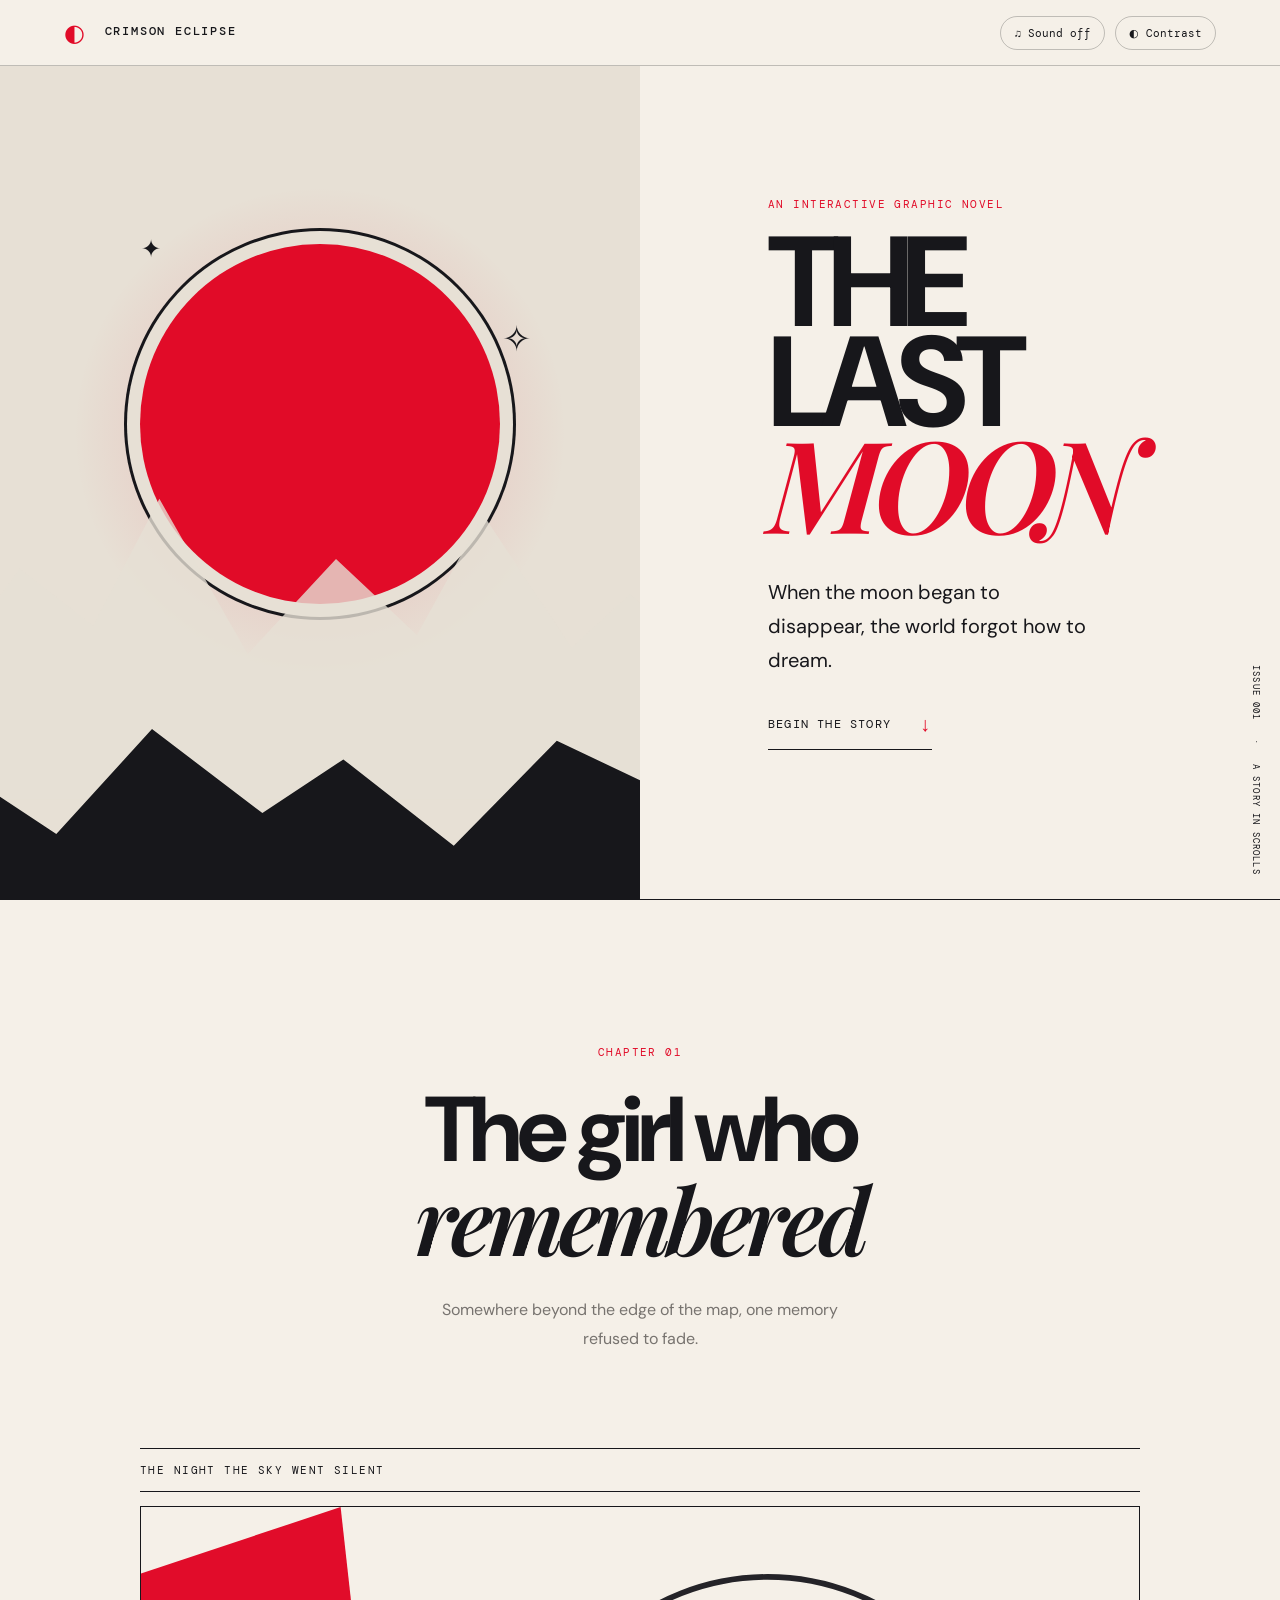
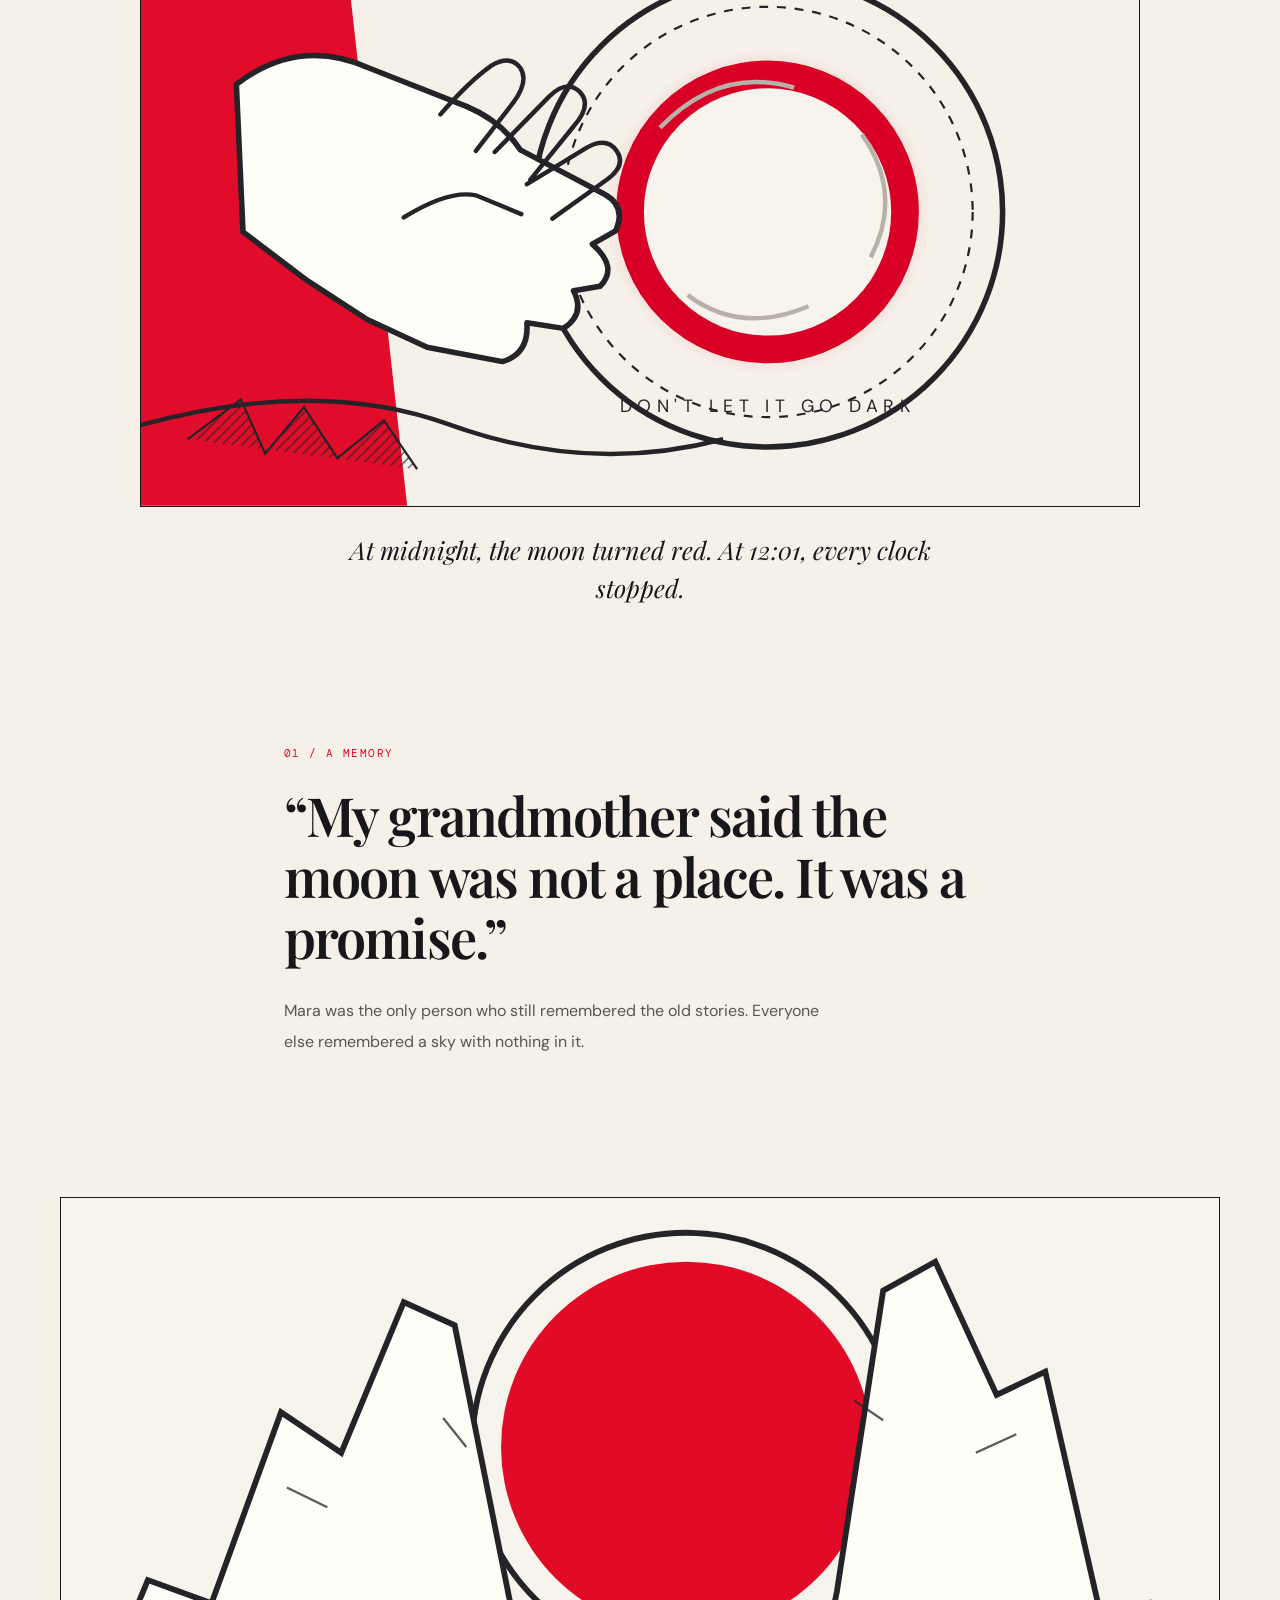
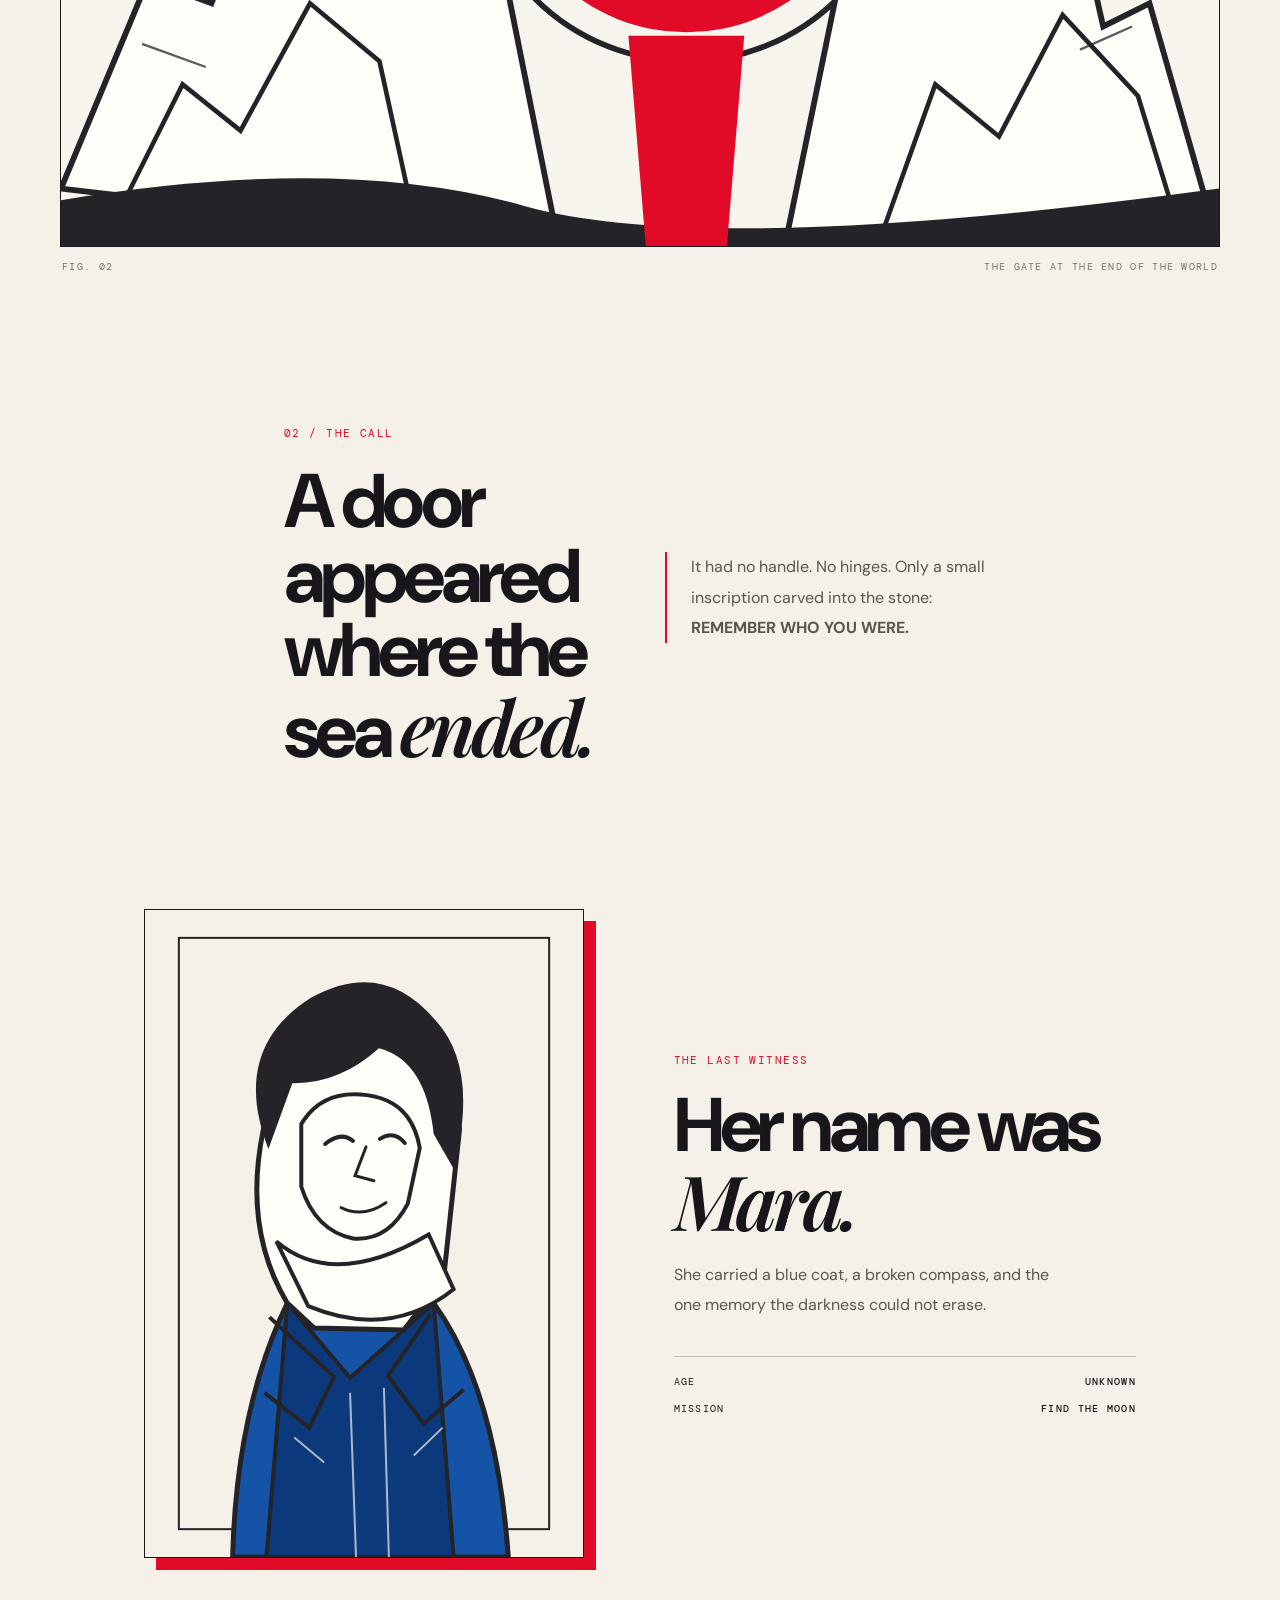
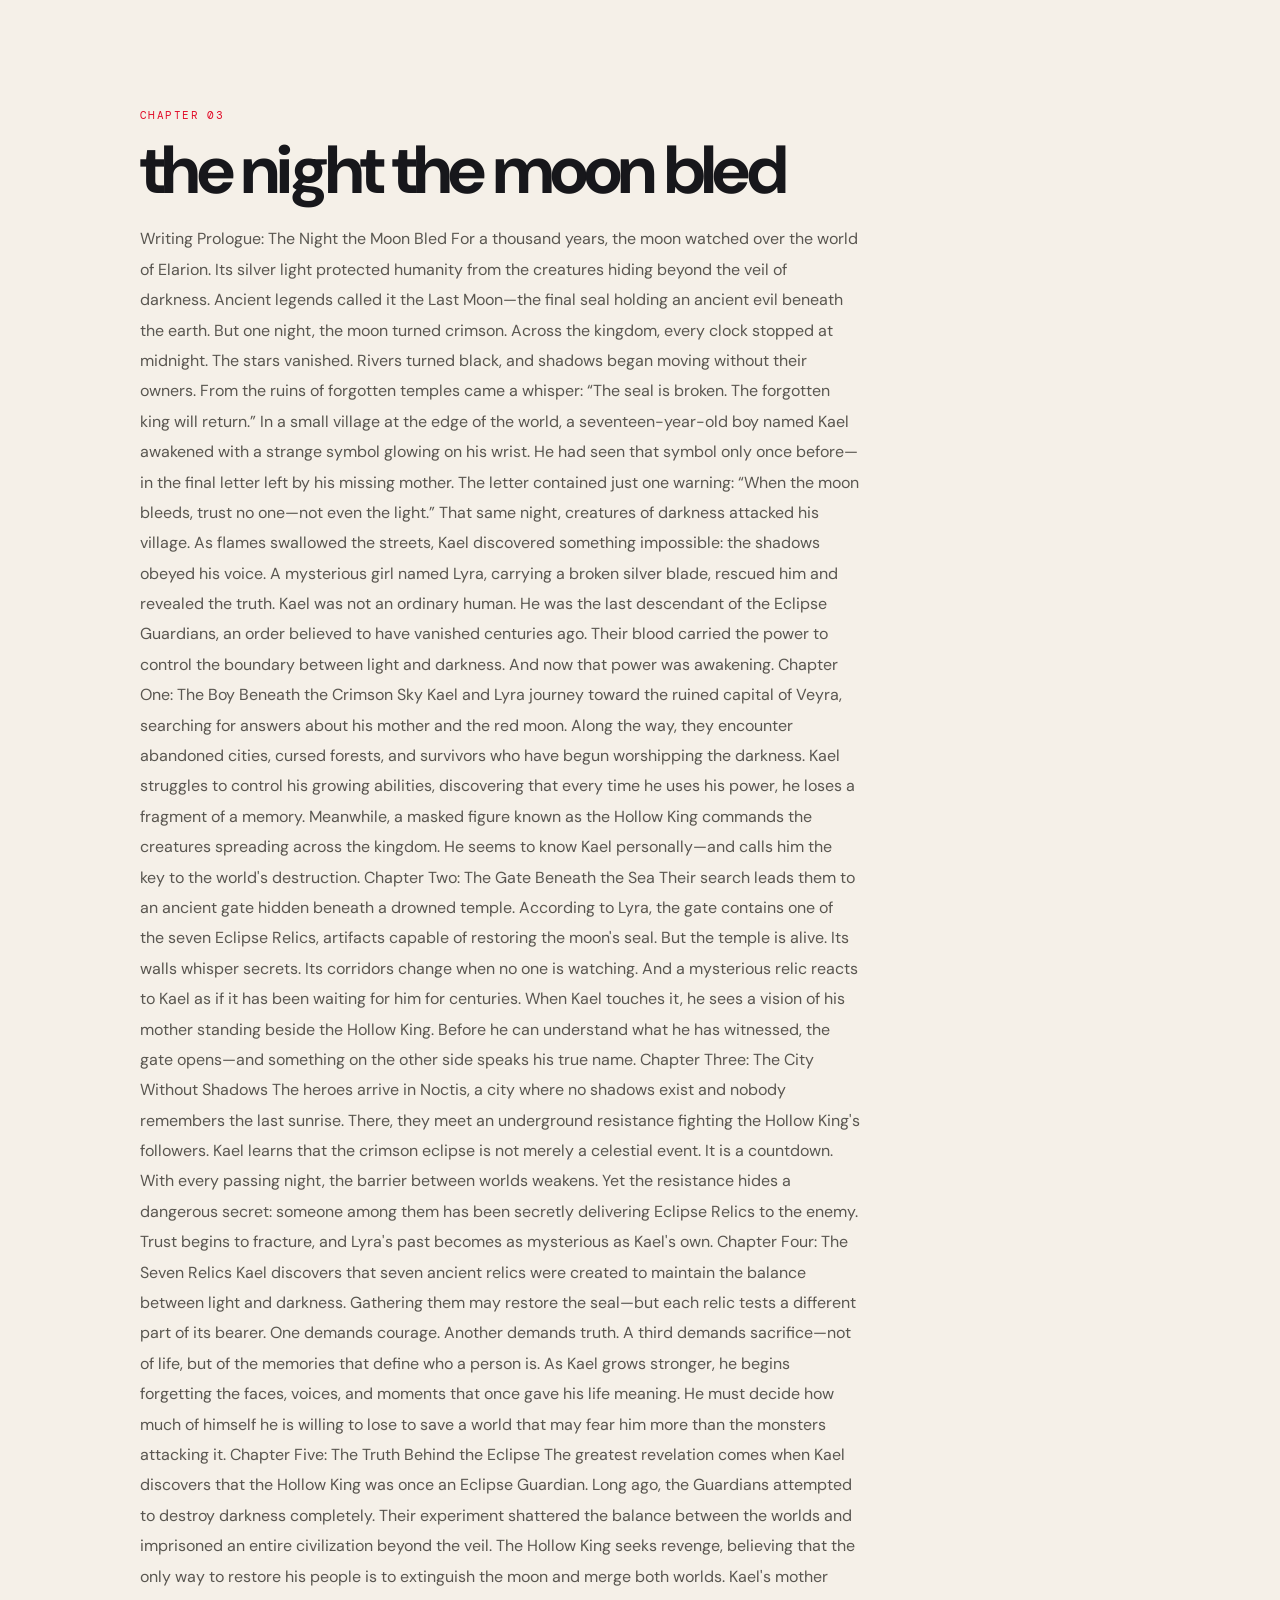
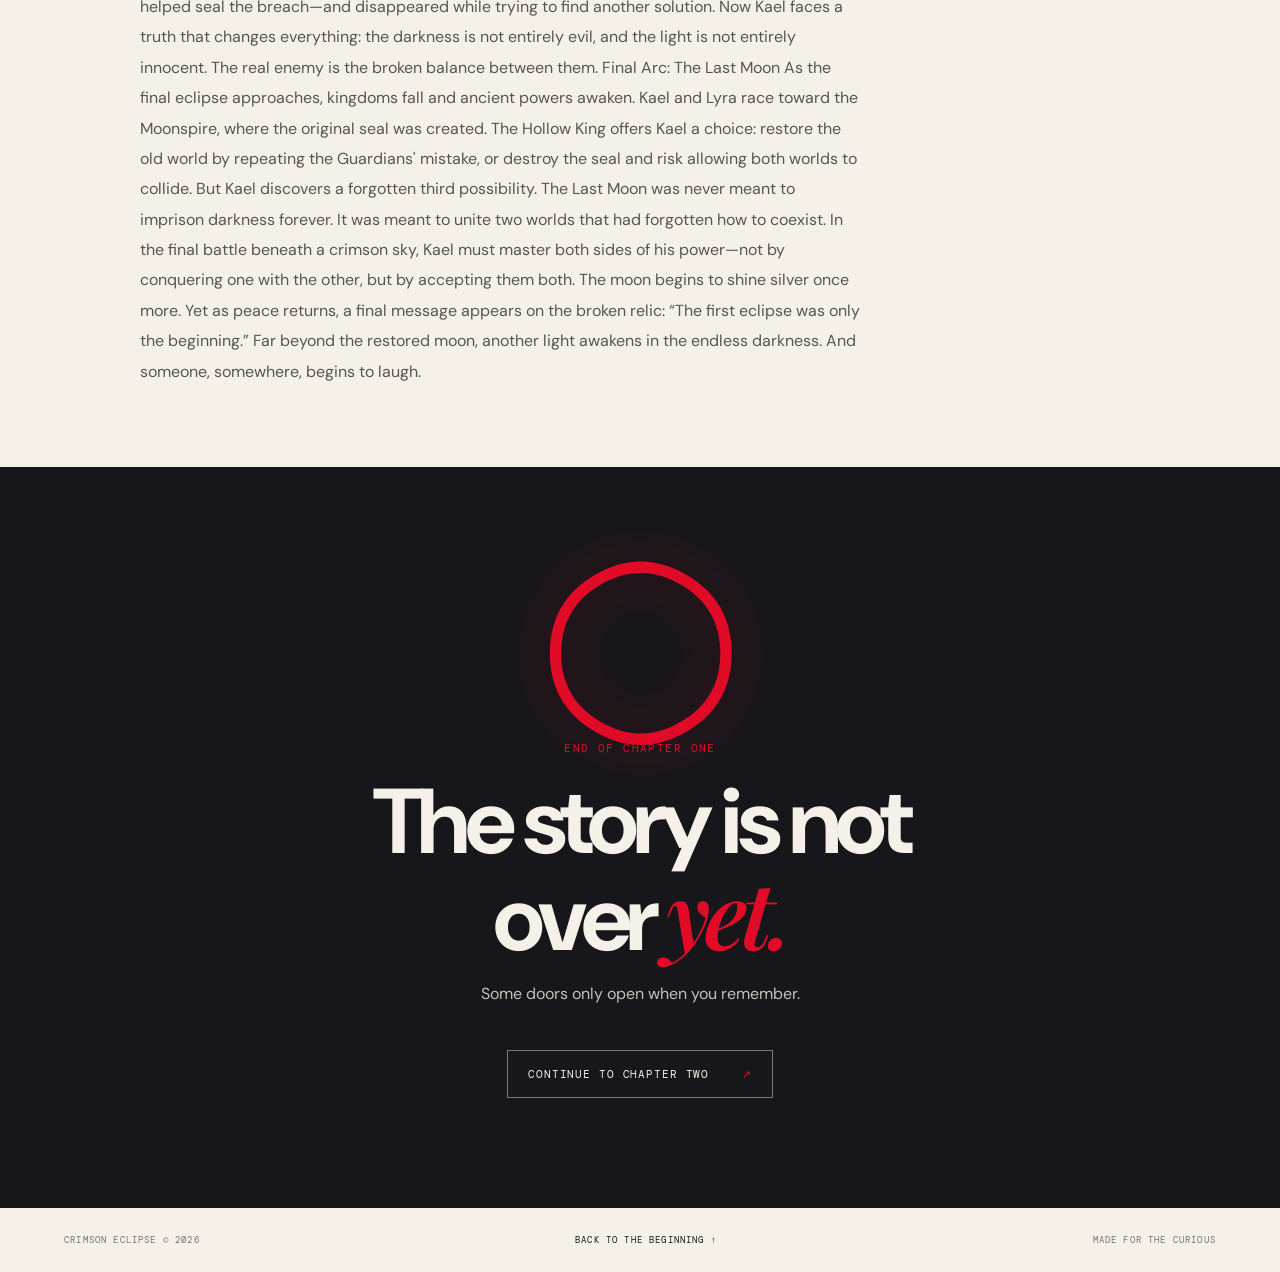
==== commit 9f3a6e49: "Add Chapter 2 story illustration to the reader" ====
--- a/index.html
+++ b/index.html
@@ -123,6 +123,11 @@
       <div class="custom-label">CHAPTER 02 · THE GATE BENEATH THE SEA</div>
       <h2 id="chapter-two-title">The Gate Beneath the Sea</h2>
       <p>The compass did not point north anymore. It pointed toward the sound of waves—and every time Mara followed it, the ocean seemed to pull farther away from the shore.</p>
+
+      <figure class="chapter-hero-illustration" data-reveal>
+        <img src="assets/gate-beneath-the-sea.svg" alt="Mara faces an ancient gate on a deserted shore beneath the crimson eclipse" loading="lazy">
+        <figcaption>THE GATE BENEATH THE SEA · AN ILLUSTRATED STORY MOMENT</figcaption>
+      </figure>
 
       <div class="comic-slideshow" aria-label="Chapter two illustration slideshow">
         <div class="slideshow-stage" aria-live="polite">
--- a/styles.css
+++ b/styles.css
@@ -64,3 +64,21 @@
 @keyframes slideAppear{from{opacity:.45;transform:translateY(5px)}to{opacity:1;transform:translateY(0)}}
 @media(max-width:600px){.comic-slideshow{margin:26px 0 36px;box-shadow:5px 5px 0 rgba(217,13,43,.14)}.slide svg{aspect-ratio:1.1/1}.slideshow-controls{padding:10px}.slide-arrow{width:38px;height:36px}}
 @media(prefers-reduced-motion:reduce){.slide{animation:none}}
+
+
+/* Smooth, accessible cinematic slideshow upgrades */
+.comic-slideshow{border-radius:3px;overflow:hidden;touch-action:pan-y}
+.slideshow-stage{background:#17171b;isolation:isolate}
+.slide{transform-origin:center;will-change:opacity,transform}
+.slide.is-active{animation:comicSlideIn .55s cubic-bezier(.2,.75,.25,1) both}
+.slide svg{transition:filter .45s ease}
+.comic-slideshow:hover .slide.is-active svg{filter:saturate(1.08) contrast(1.03)}
+.slideshow-controls{gap:14px;min-height:66px}
+.slide-status{font:10px 'DM Mono',monospace;letter-spacing:.1em;color:#c8c1b7;min-width:44px;text-align:center}
+.slide-dots{flex:1;justify-content:center}
+.slide-dot{transition:transform .2s ease,background .2s ease,box-shadow .2s ease}
+.slide-dot:hover{transform:scale(1.3)}
+.slide-arrow{flex:0 0 42px;border-radius:2px}
+@keyframes comicSlideIn{from{opacity:.25;transform:translateX(14px) scale(.99);filter:blur(2px)}to{opacity:1;transform:translateX(0) scale(1);filter:blur(0)}}
+@media(prefers-reduced-motion:reduce){.slide.is-active{animation:none!important}.slide svg,.slide-dot{transition:none!important}}
+@media(max-width:520px){.slideshow-controls{padding:10px;gap:8px}.slide-arrow{flex-basis:36px;width:36px;height:36px}.slide-dots{gap:7px}.slide-status{min-width:36px;font-size:9px}.slide figcaption{font-size:9px;padding:11px 12px}}
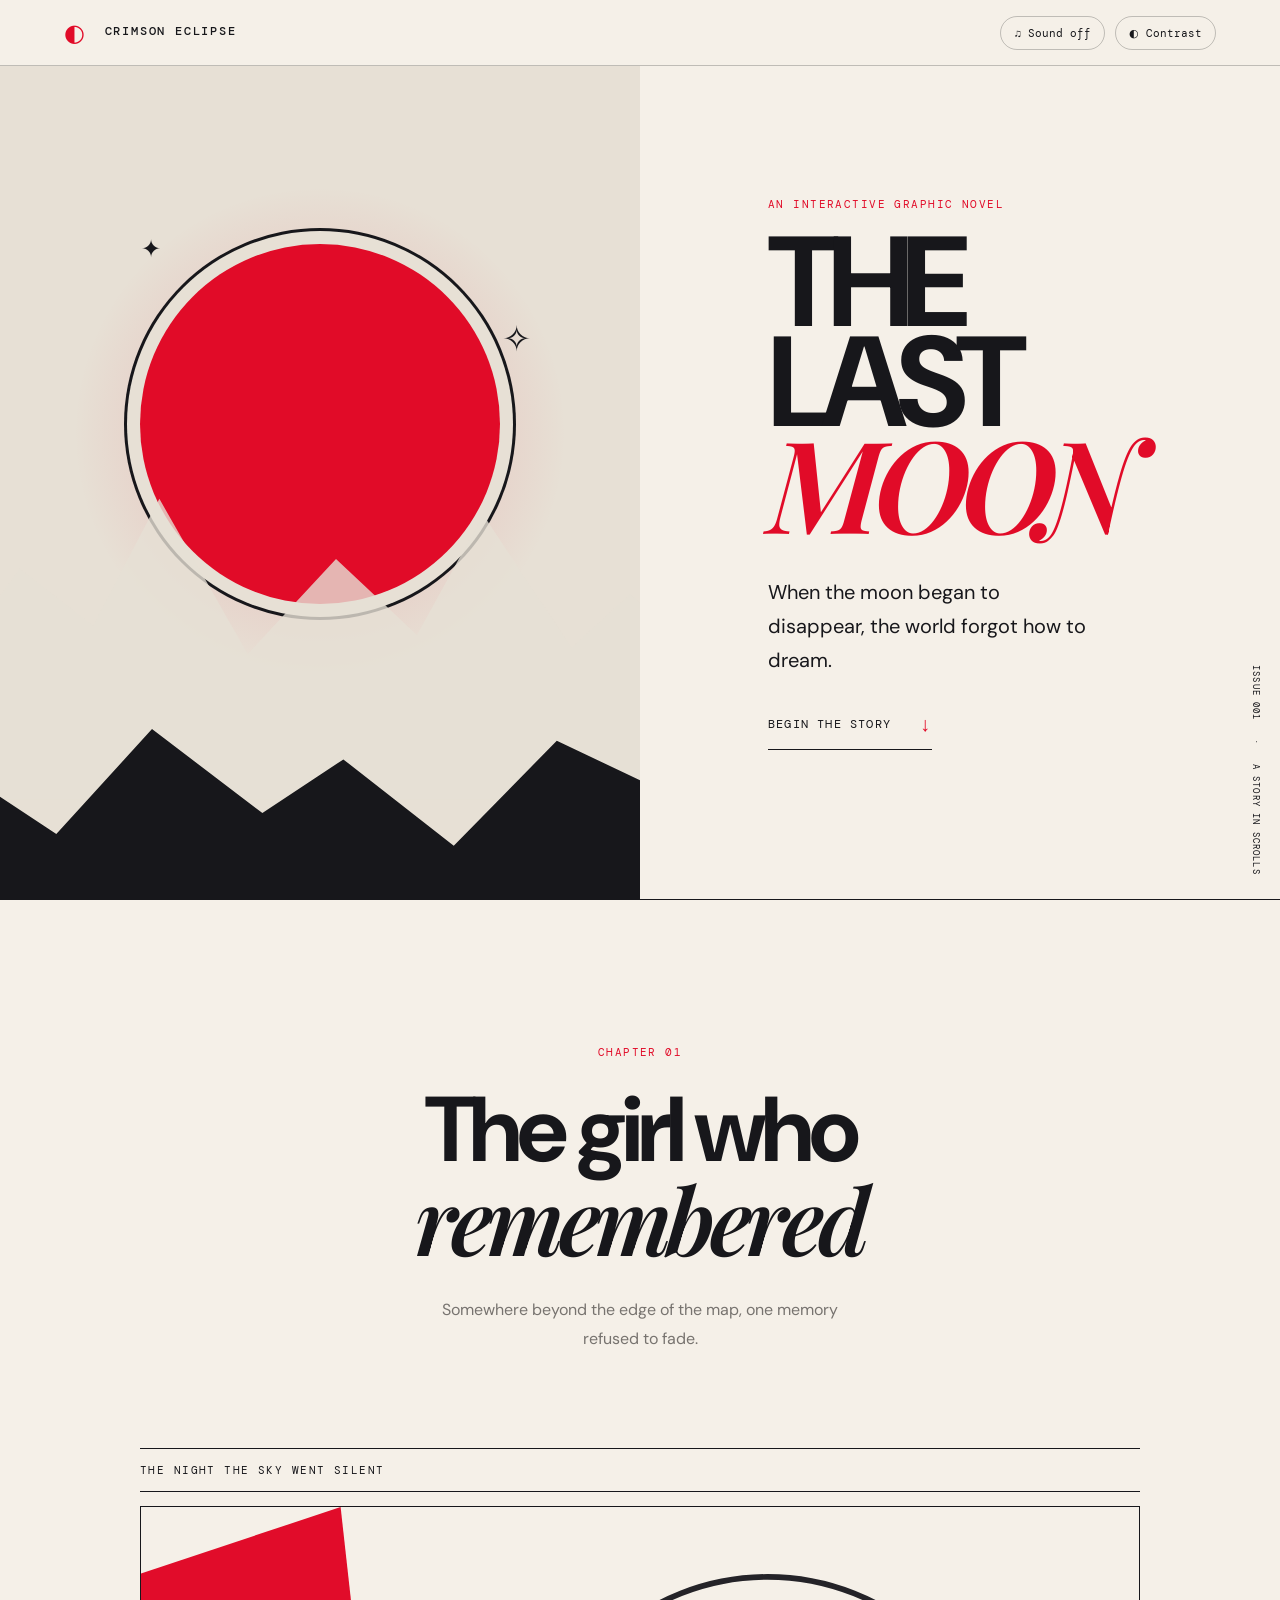
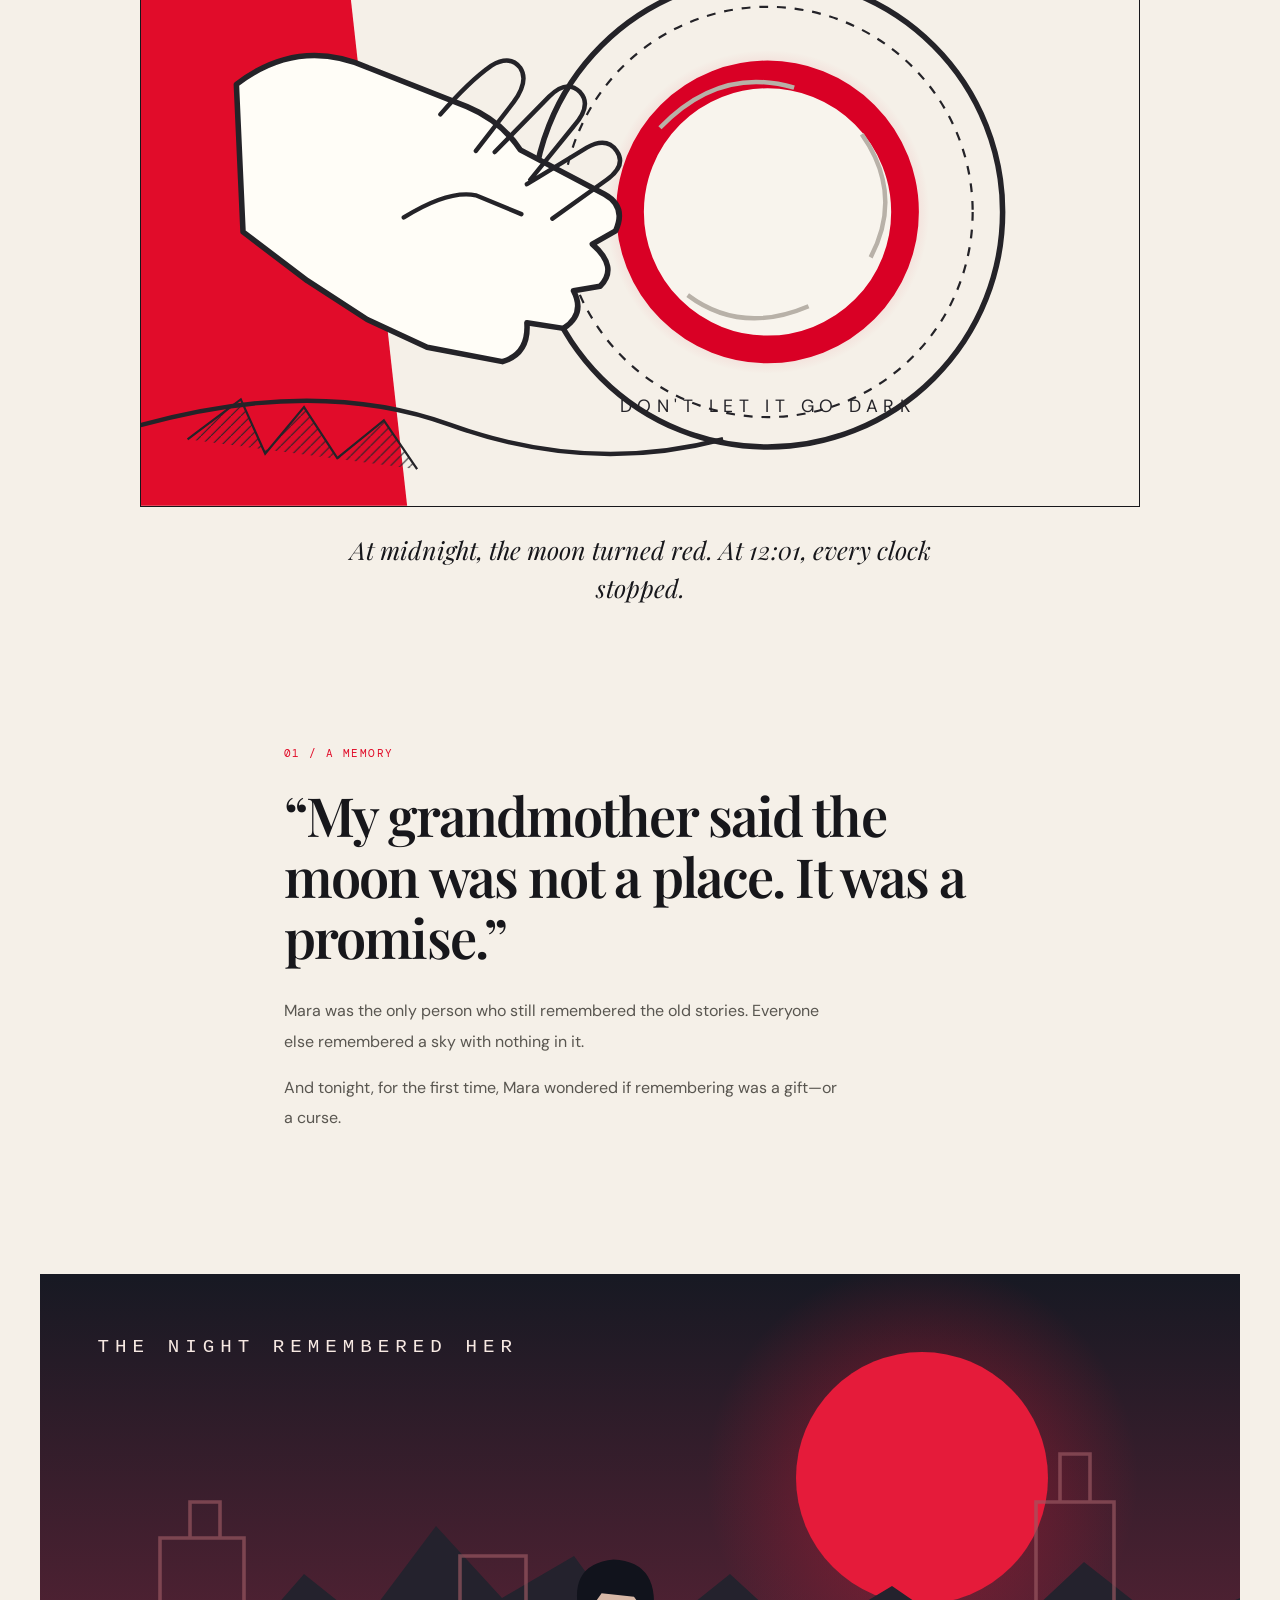
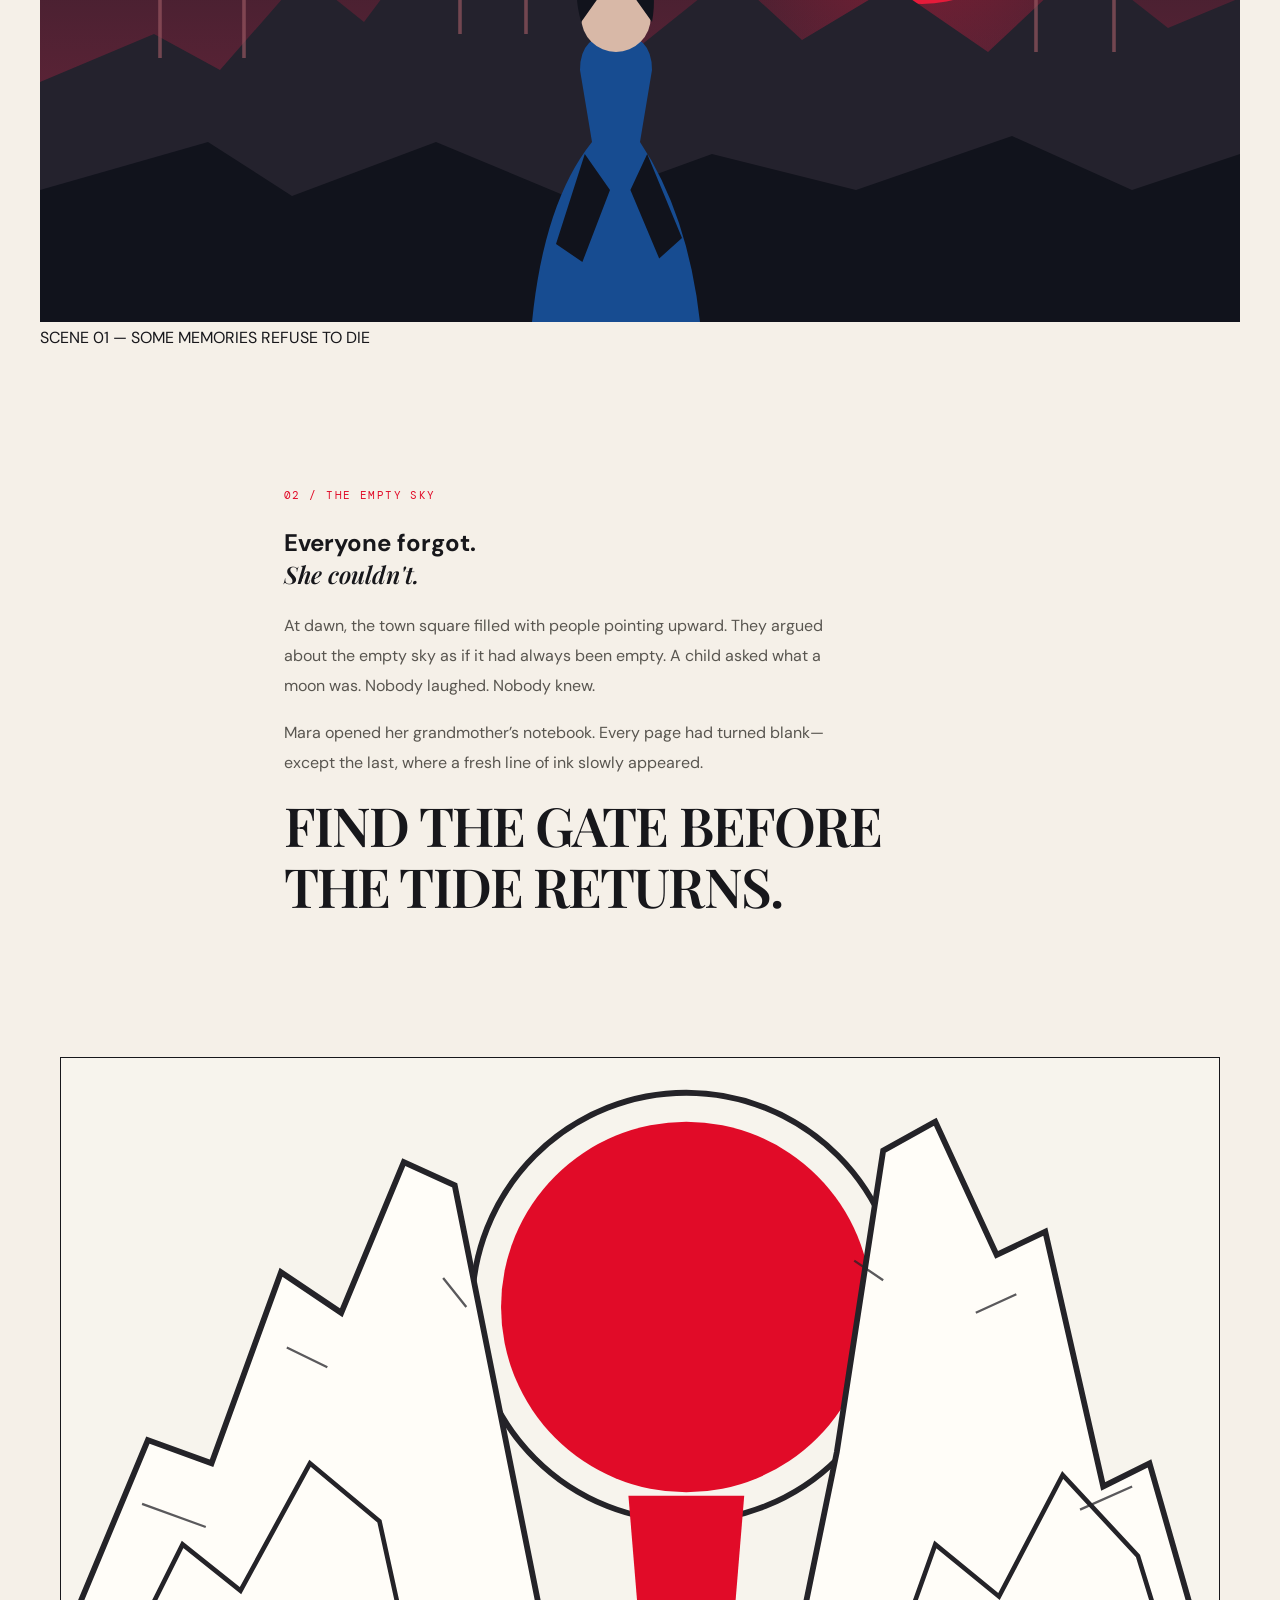
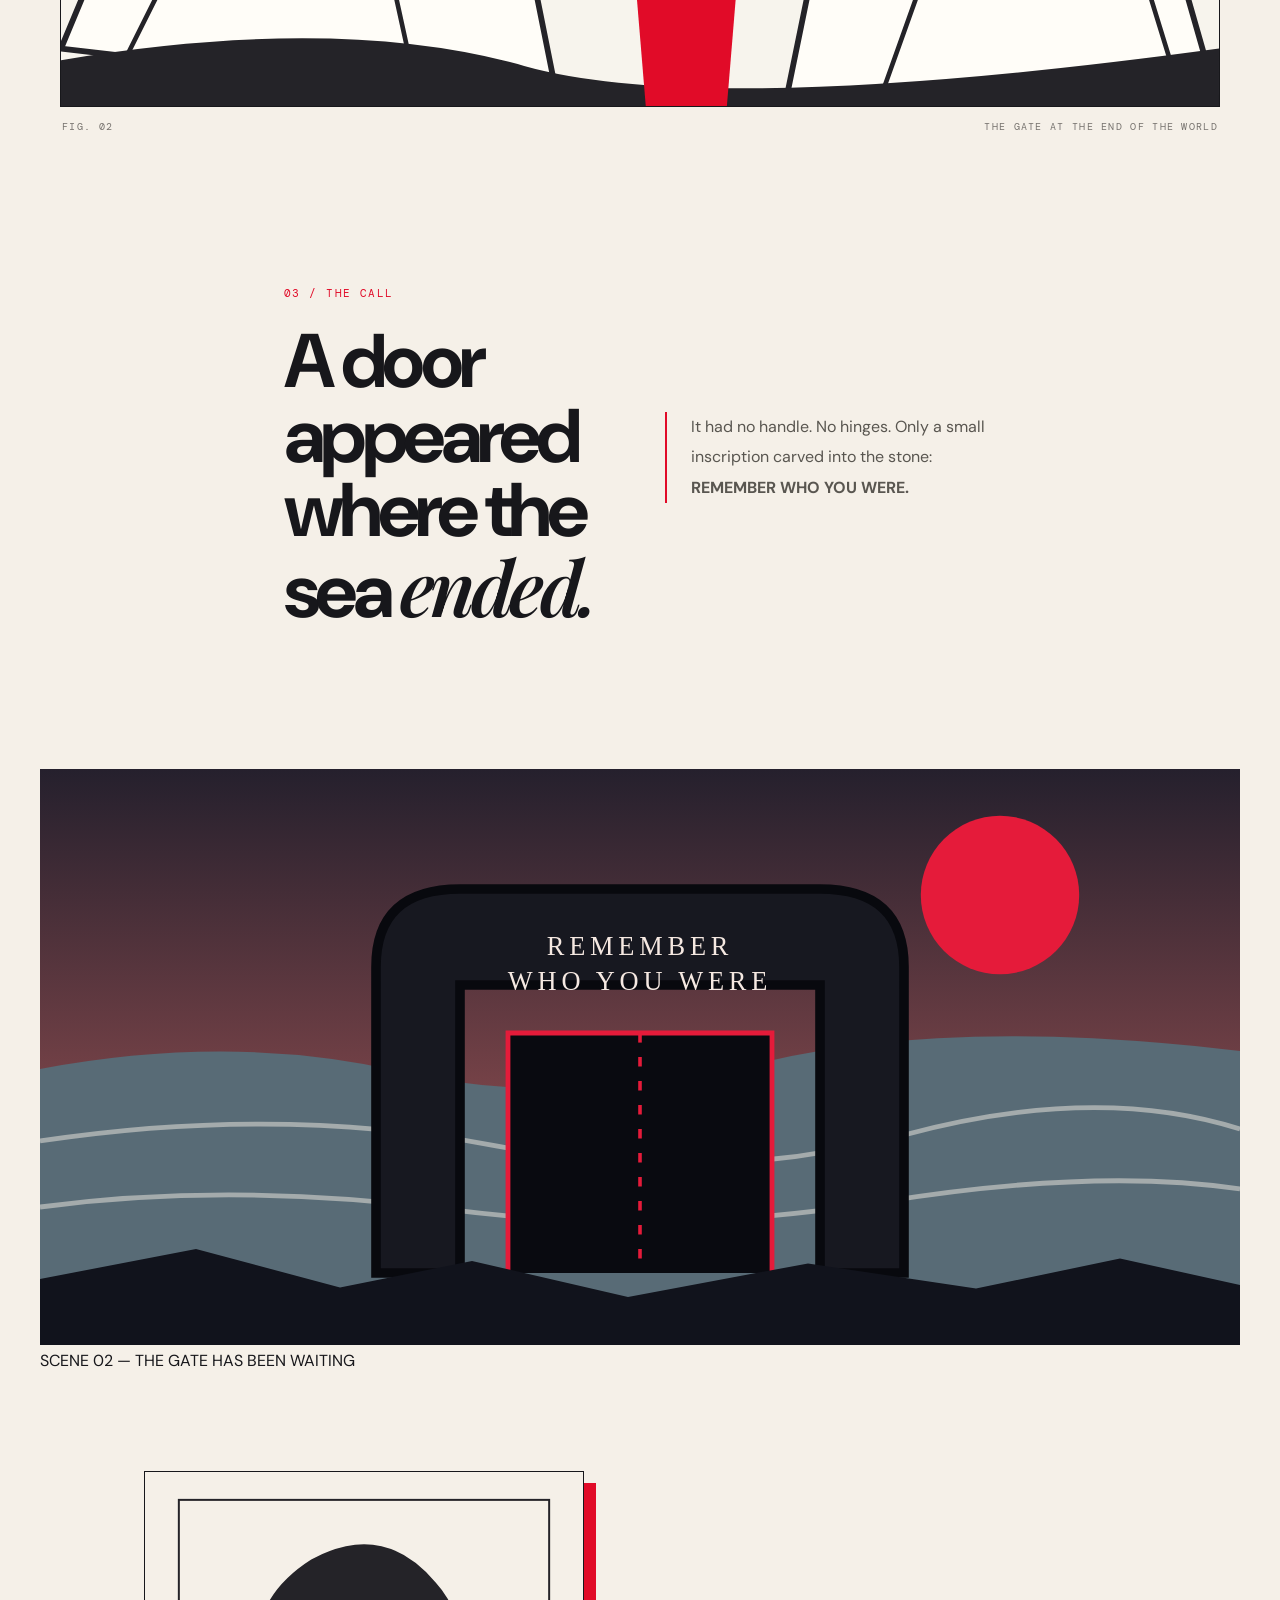
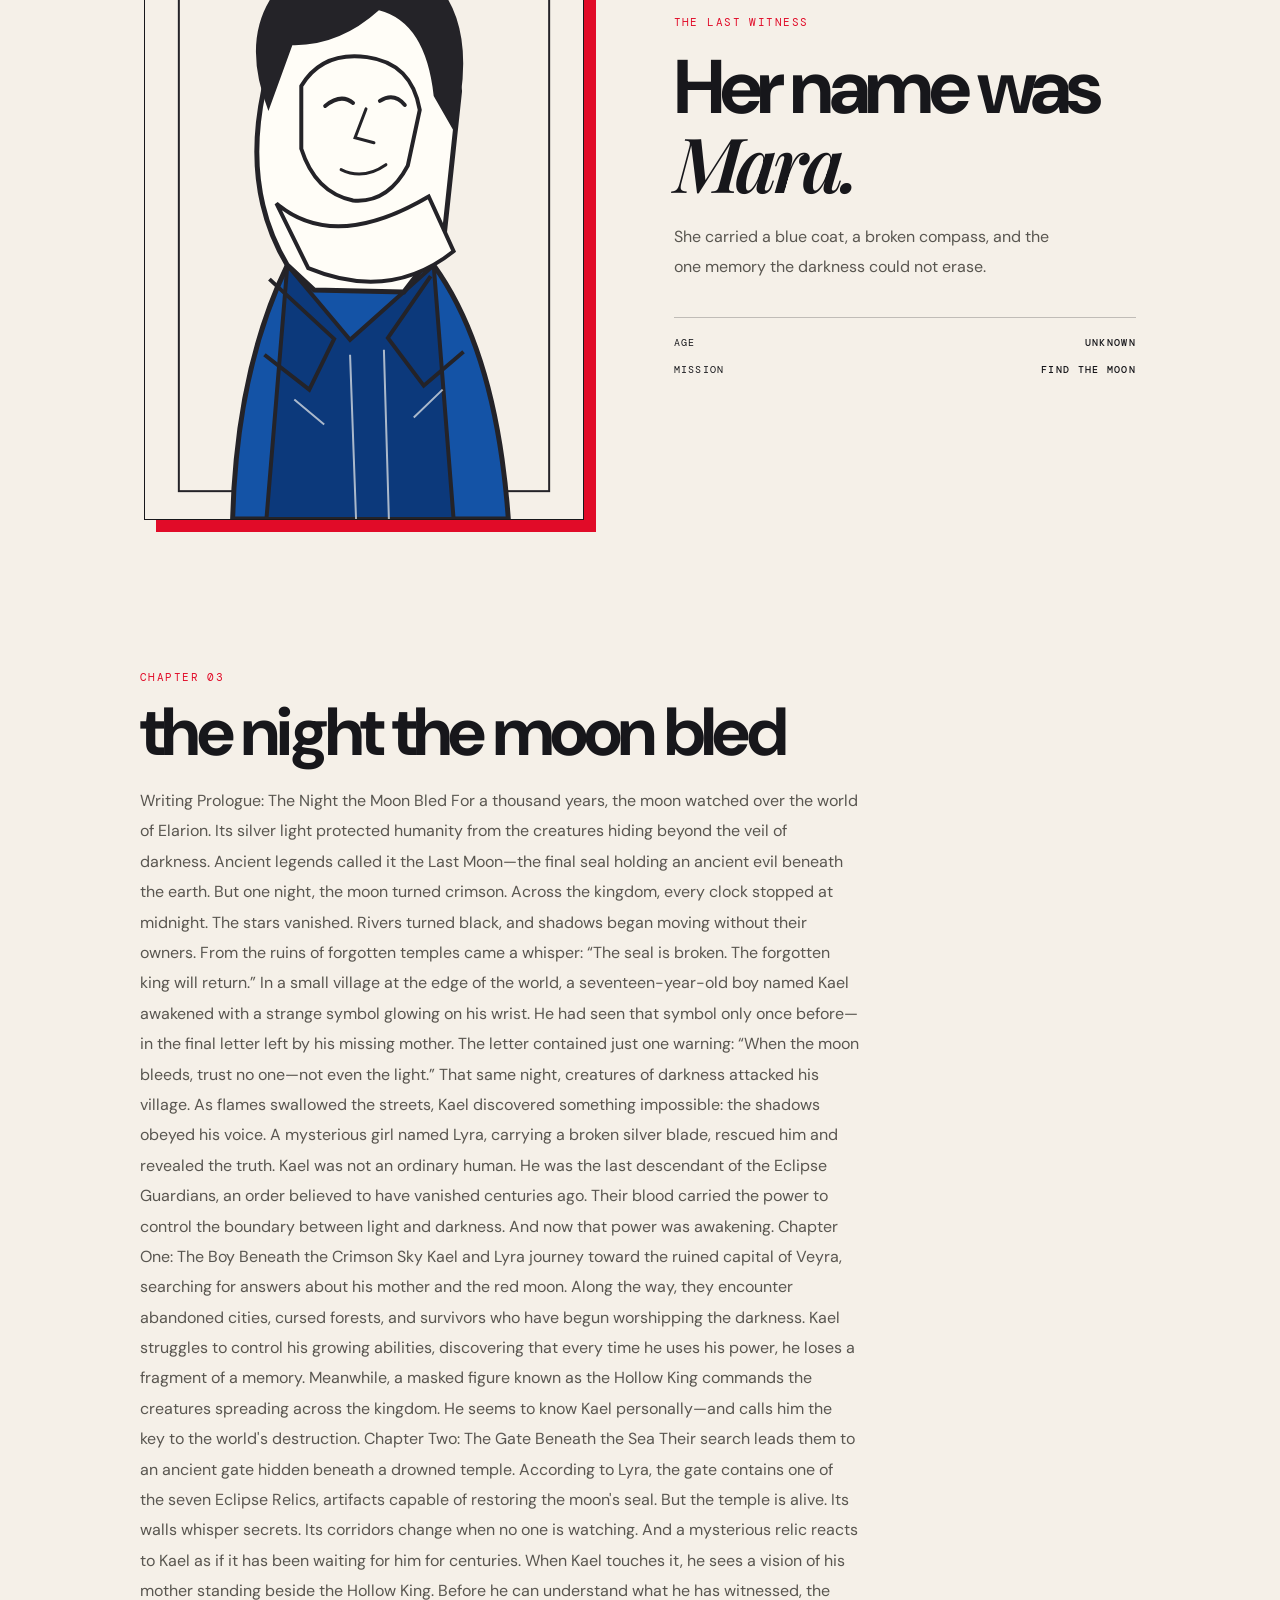
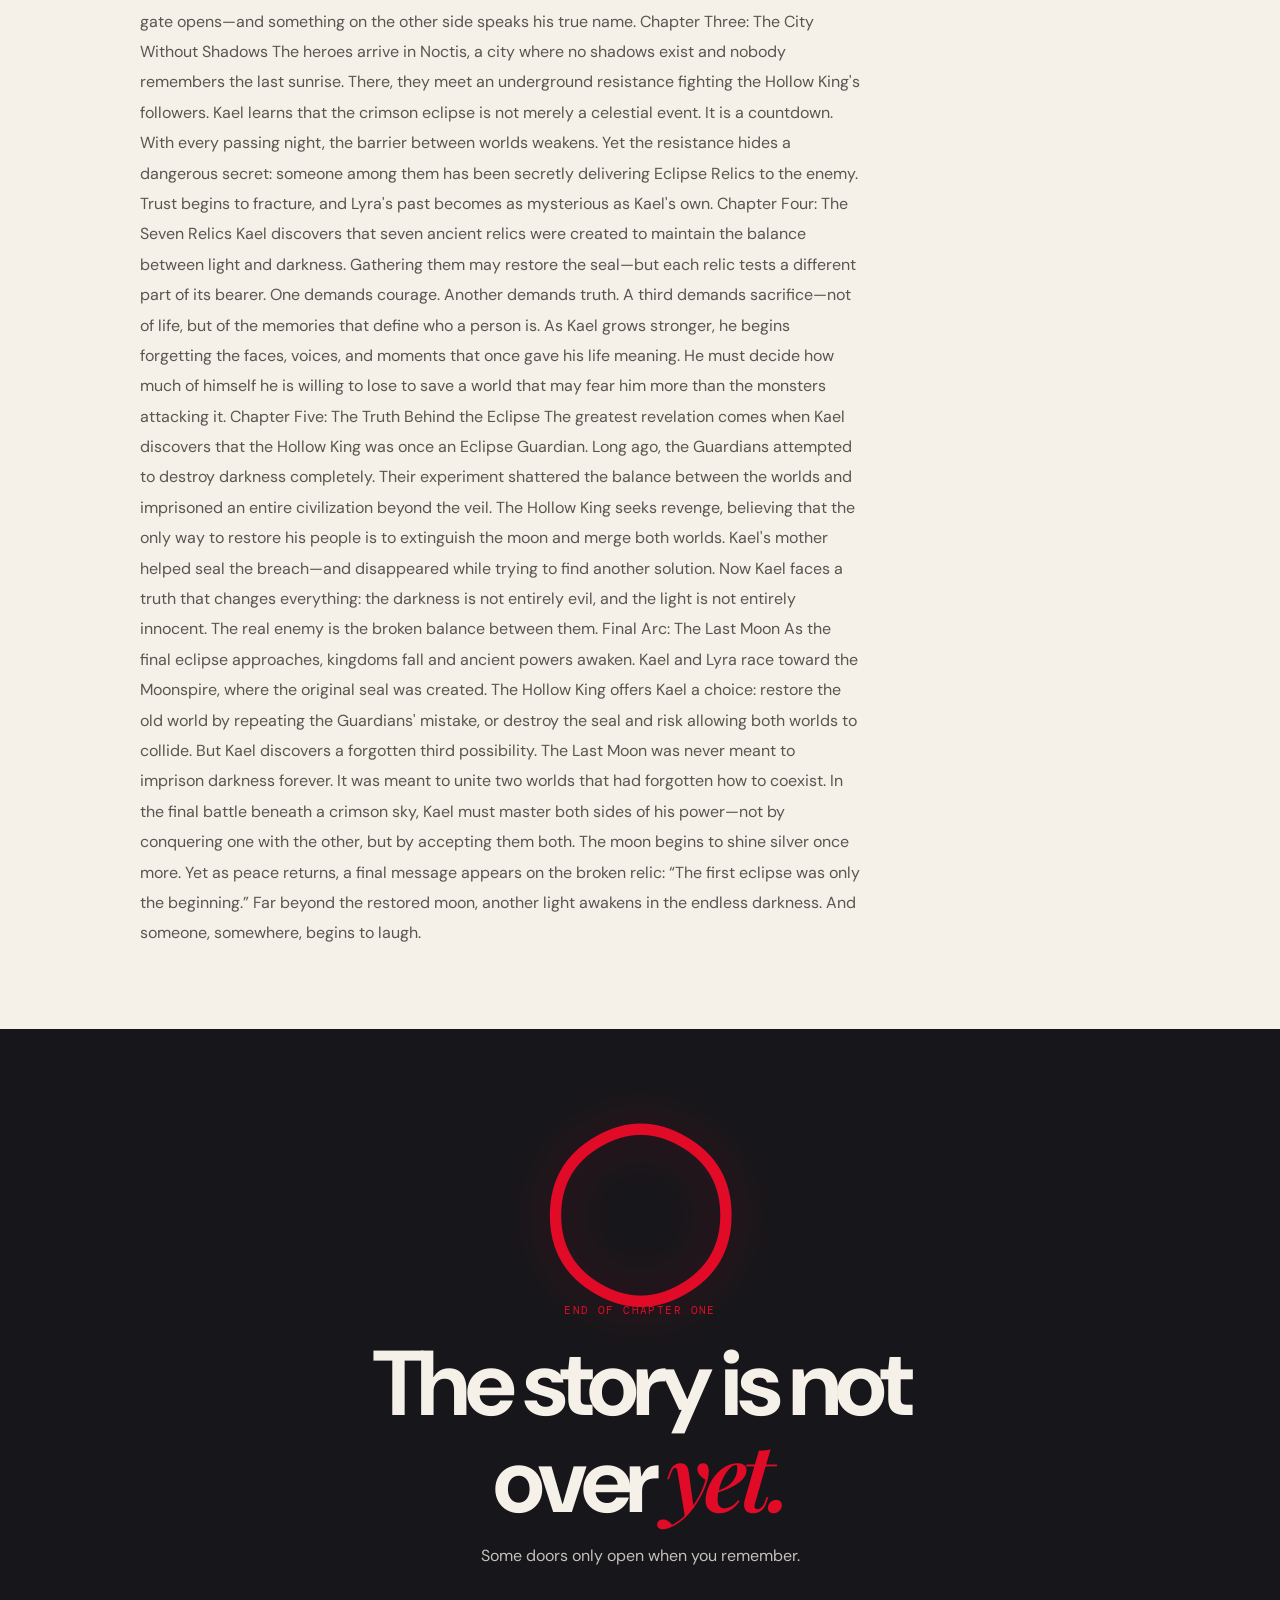
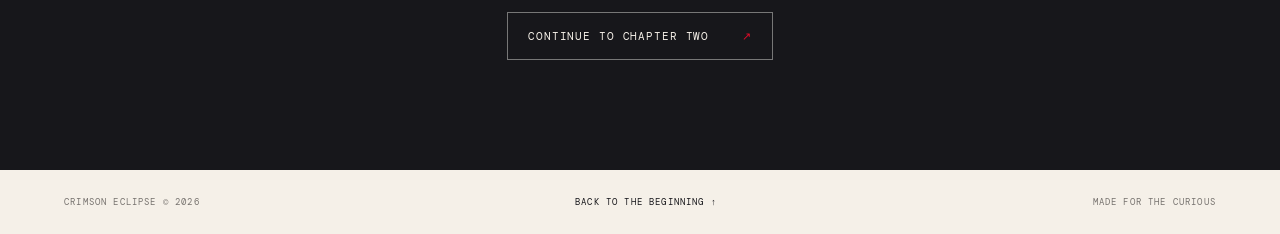
==== commit d128e50a: "Expand story with illustrated cinematic reading scenes" ====
--- a/index.html
+++ b/index.html
@@ -64,10 +64,29 @@
       <p class="panel-narration">At midnight, the moon turned red. At 12:01, every clock stopped.</p>
     </section>
 
-    <section class="story-beat" data-reveal>
+    <section class="story-beat reading-beat" data-reveal>
       <div class="beat-index">01 / A MEMORY</div>
       <blockquote>“My grandmother said the moon was not a place. It was a promise.”</blockquote>
       <p>Mara was the only person who still remembered the old stories. Everyone else remembered a sky with nothing in it.</p>
+      <p class="story-line">And tonight, for the first time, Mara wondered if remembering was a gift—or a curse.</p>
+    </section>
+    <figure class="narrative-art scene-dream" data-reveal>
+      <svg viewBox="0 0 1000 540" role="img" aria-label="A lonely girl in a blue coat watches a crimson moon rise over a forgotten city">
+        <defs><linearGradient id="dreamSky" x2="0" y2="1"><stop stop-color="#171923"/><stop offset=".65" stop-color="#5b2336"/><stop offset="1" stop-color="#d66b61"/></linearGradient><radialGradient id="dreamGlow"><stop stop-color="#ed1938" stop-opacity=".45"/><stop offset="1" stop-color="#ed1938" stop-opacity="0"/></radialGradient></defs>
+        <rect width="1000" height="540" fill="url(#dreamSky)"/><circle cx="735" cy="170" r="180" fill="url(#dreamGlow)"/><circle cx="735" cy="170" r="105" fill="#e51b3a"/>
+        <path d="M0 340 95 300 150 330 220 250 270 290 330 210 385 270 445 235 500 310 575 250 635 305 710 260 790 315 870 240 940 295 1000 270V540H0Z" fill="#24222d"/>
+        <path d="M0 430 140 390 210 435 330 390 450 440 560 400 680 430 810 385 910 430 1000 400V540H0Z" fill="#11131c"/>
+        <g fill="none" stroke="#9b5963" stroke-opacity=".65" stroke-width="3"><path d="M100 320V220H170V320M125 220V190H150V220M830 315V190H895V315M850 190V150H875V190M350 300V235H405V300"/></g>
+        <path d="M410 540Q420 440 460 390L450 330Q450 300 480 300Q510 300 510 330L500 390Q540 450 550 540Z" fill="#174c91"/><circle cx="480" cy="286" r="29" fill="#d8b8a7"/><path d="M451 290Q437 242 478 238Q519 240 510 290L495 269 468 266Z" fill="#11131c"/><path d="M454 400 430 475 452 490 475 430M506 400 535 470 516 487 492 430" fill="#11131c"/>
+        <text x="48" y="65" fill="#f7e9e3" font-family="monospace" font-size="16" letter-spacing="5">THE NIGHT REMEMBERED HER</text>
+      </svg><figcaption><span>SCENE 01</span> — SOME MEMORIES REFUSE TO DIE</figcaption>
+    </figure>
+    <section class="story-beat reading-beat" data-reveal>
+      <div class="beat-index">02 / THE EMPTY SKY</div>
+      <h2 class="dramatic-heading">Everyone forgot.<br><em>She couldn't.</em></h2>
+      <p>At dawn, the town square filled with people pointing upward. They argued about the empty sky as if it had always been empty. A child asked what a moon was. Nobody laughed. Nobody knew.</p>
+      <p>Mara opened her grandmother’s notebook. Every page had turned blank—except the last, where a fresh line of ink slowly appeared.</p>
+      <blockquote class="ink-message">FIND THE GATE BEFORE THE TIDE RETURNS.</blockquote>
     </section>
 
     <section class="wide-panel" data-reveal>
@@ -88,9 +107,20 @@
     </section>
 
     <section class="story-beat split-beat" data-reveal>
-      <div><div class="beat-index">02 / THE CALL</div><h2>A door appeared<br>where the sea <em>ended.</em></h2></div>
+      <div><div class="beat-index">03 / THE CALL</div><h2>A door appeared<br>where the sea <em>ended.</em></h2></div>
       <p>It had no handle. No hinges. Only a small inscription carved into the stone: <strong>REMEMBER WHO YOU WERE.</strong></p>
     </section>
+    <figure class="narrative-art scene-gate" data-reveal>
+      <svg viewBox="0 0 1000 480" role="img" aria-label="An enormous ancient gate rises from a retreating sea under a red eclipse">
+        <defs><linearGradient id="gateSky" x2="0" y2="1"><stop stop-color="#25202d"/><stop offset="1" stop-color="#b65d5c"/></linearGradient></defs>
+        <rect width="1000" height="480" fill="url(#gateSky)"/><circle cx="800" cy="105" r="66" fill="#e51b3a"/><path d="M0 250Q160 220 300 252T600 245T1000 235V480H0Z" fill="#586b76"/>
+        <path d="M0 310Q200 280 380 314T720 305T1000 300M0 365Q160 344 340 367T700 361T1000 350" fill="none" stroke="#d8d5d0" stroke-opacity=".6" stroke-width="4"/>
+        <path d="M280 420V165Q280 100 350 100H650Q720 100 720 165V420H650V180H350V420Z" fill="#171820" stroke="#08090e" stroke-width="8"/>
+        <path d="M390 420V220H610V420" fill="#090a10" stroke="#e51b3a" stroke-width="4"/><path d="M500 220V420" stroke="#e51b3a" stroke-width="3" stroke-dasharray="8 12"/>
+        <text x="500" y="155" text-anchor="middle" fill="#f5e8e1" font-family="Georgia,serif" font-size="22" letter-spacing="4">REMEMBER</text><text x="500" y="184" text-anchor="middle" fill="#f5e8e1" font-family="Georgia,serif" font-size="22" letter-spacing="4">WHO YOU WERE</text>
+        <path d="M0 425 130 400 250 432 360 410 490 440 640 412 780 433 900 408 1000 430V480H0Z" fill="#11131c"/>
+      </svg><figcaption><span>SCENE 02</span> — THE GATE HAS BEEN WAITING</figcaption>
+    </figure>
 
     <section class="character-panel" data-reveal>
       <div class="character-art">
--- a/styles.css
+++ b/styles.css
@@ -82,3 +82,7 @@
 @keyframes comicSlideIn{from{opacity:.25;transform:translateX(14px) scale(.99);filter:blur(2px)}to{opacity:1;transform:translateX(0) scale(1);filter:blur(0)}}
 @media(prefers-reduced-motion:reduce){.slide.is-active{animation:none!important}.slide svg,.slide-dot{transition:none!important}}
 @media(max-width:520px){.slideshow-controls{padding:10px;gap:8px}.slide-arrow{flex-basis:36px;width:36px;height:36px}.slide-dots{gap:7px}.slide-status{min-width:36px;font-size:9px}.slide figcaption{font-size:9px;padding:11px 12px}}
+
+.chapter-hero-illustration{margin:30px 0 38px;border:1px solid var(--ink);background:#17171b;box-shadow:9px 9px 0 rgba(217,13,43,.16);overflow:hidden}
+.chapter-hero-illustration img{display:block;width:100%;height:auto;max-height:560px;object-fit:cover;margin:0;border:0}
+.chapter-hero-illustration figcaption{padding:12px 15px;color:#d9d0c7;background:#17171b;font:10px 'DM Mono',monospace;letter-spacing:.12em}
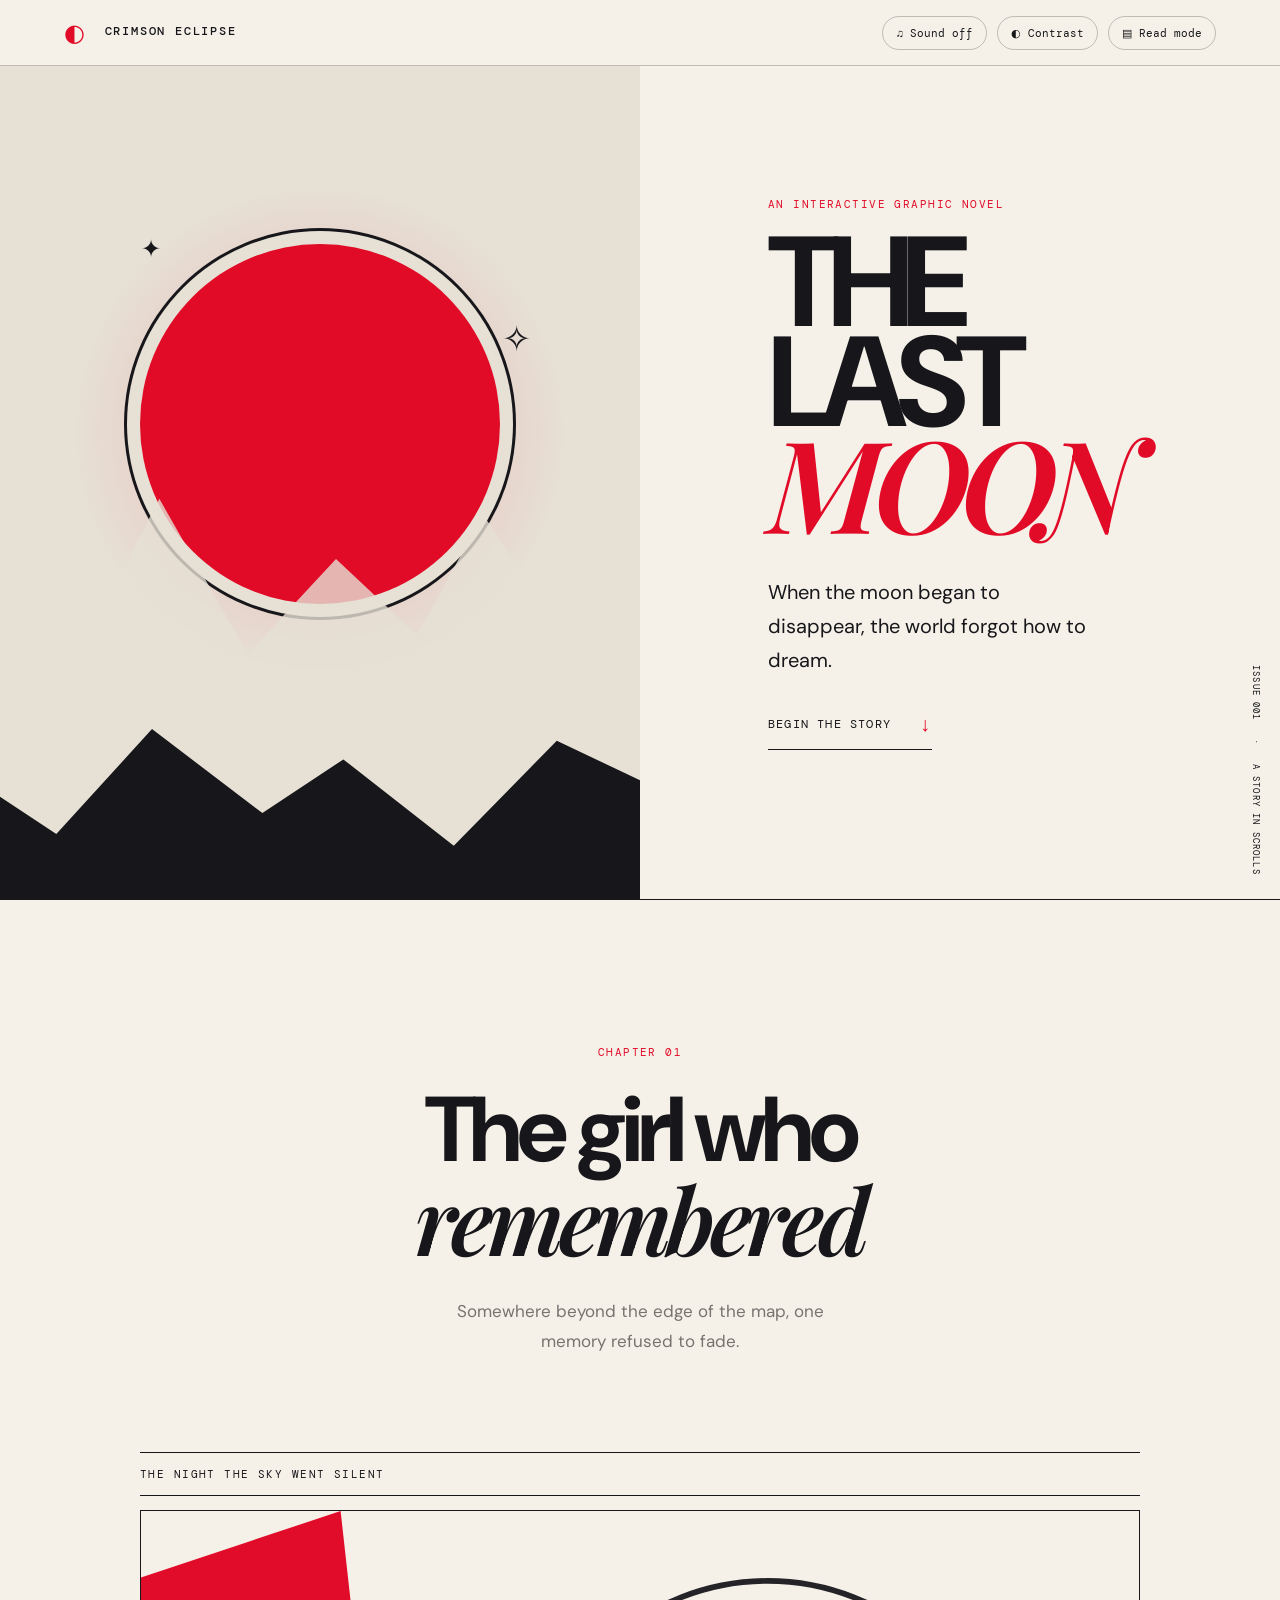
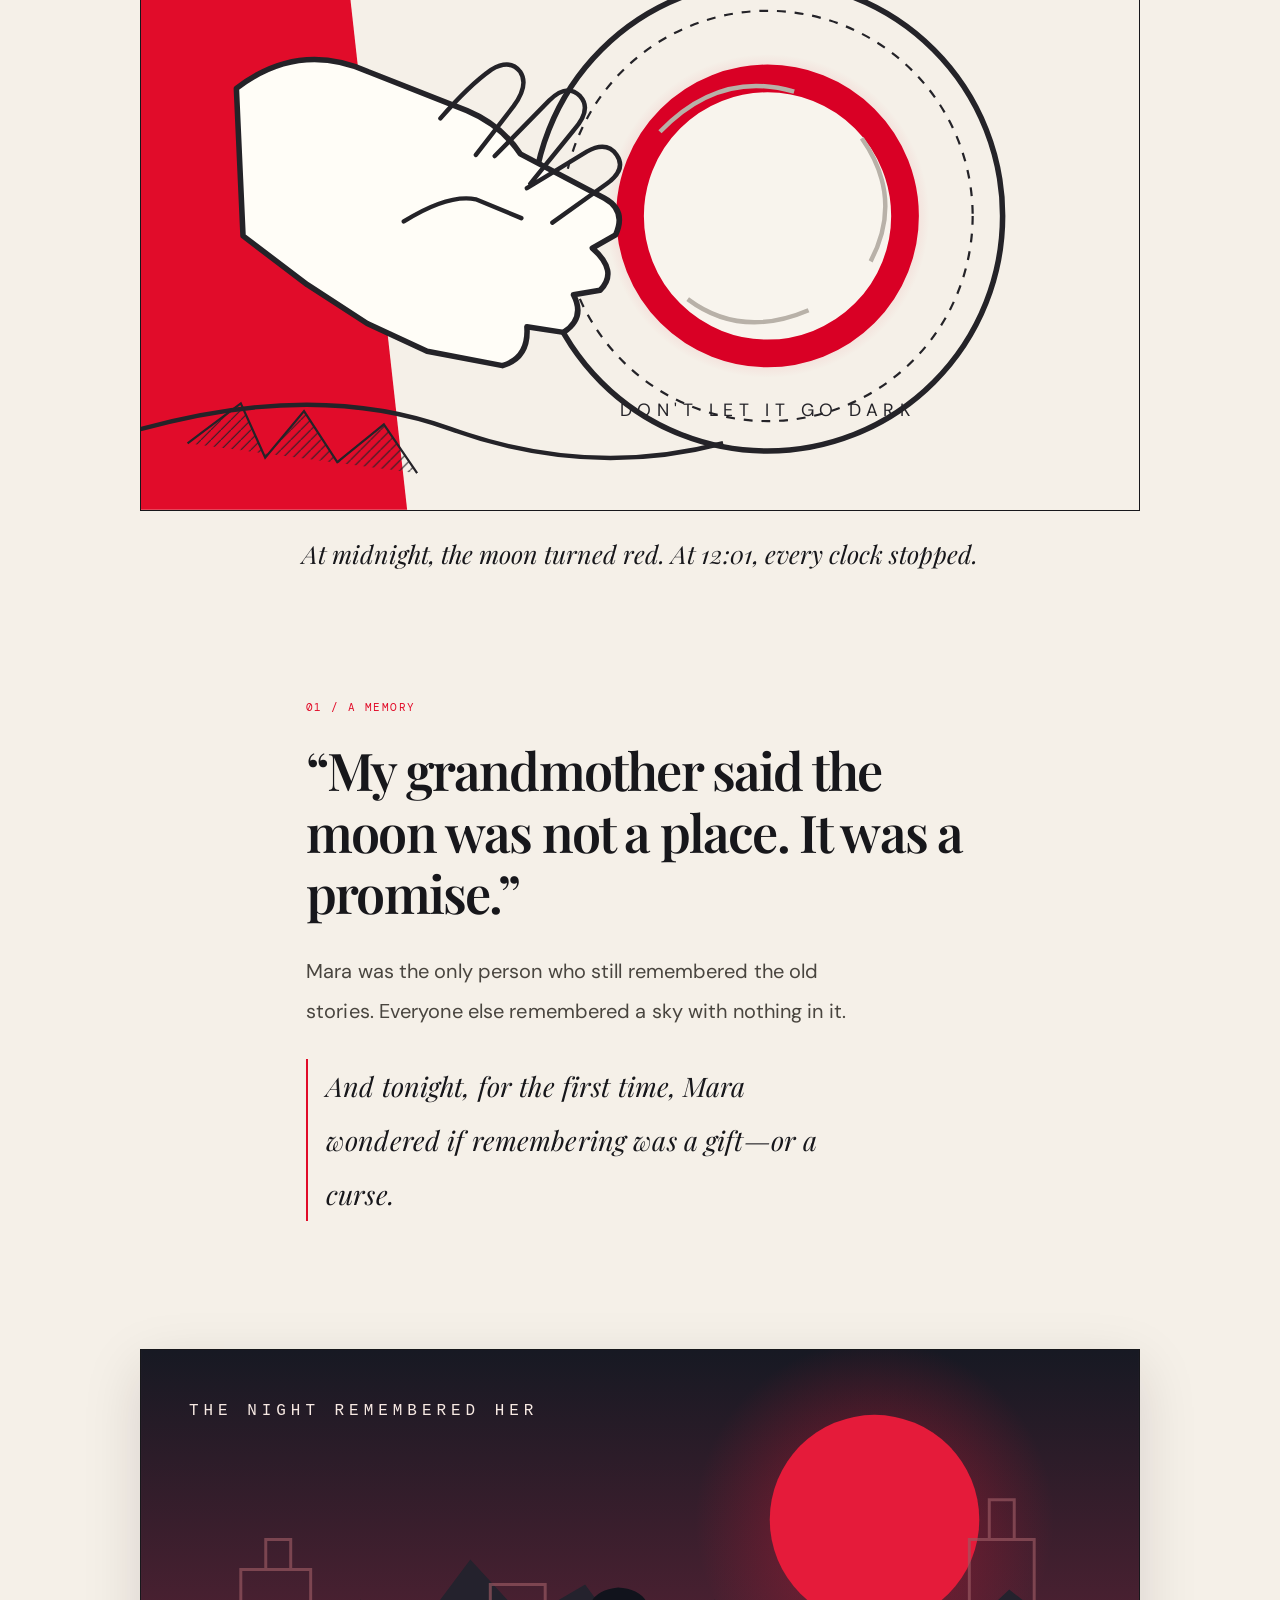
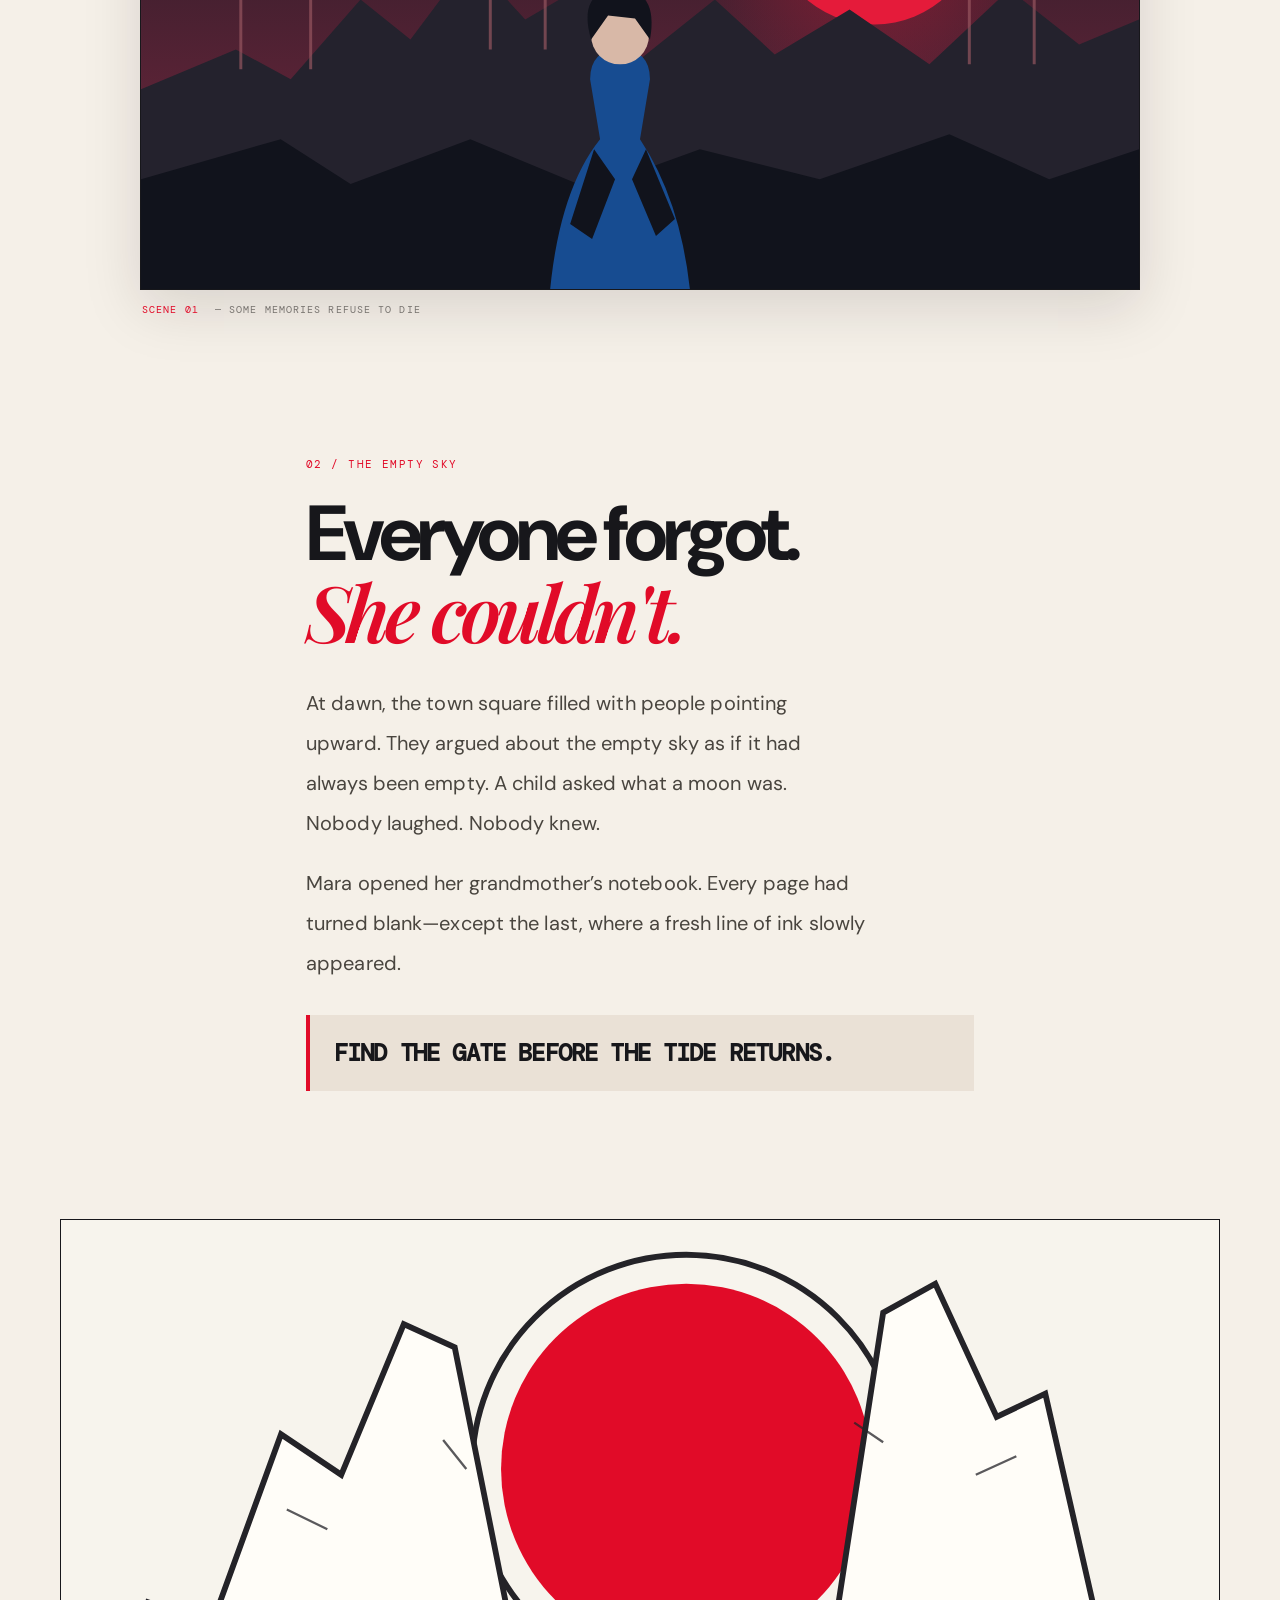
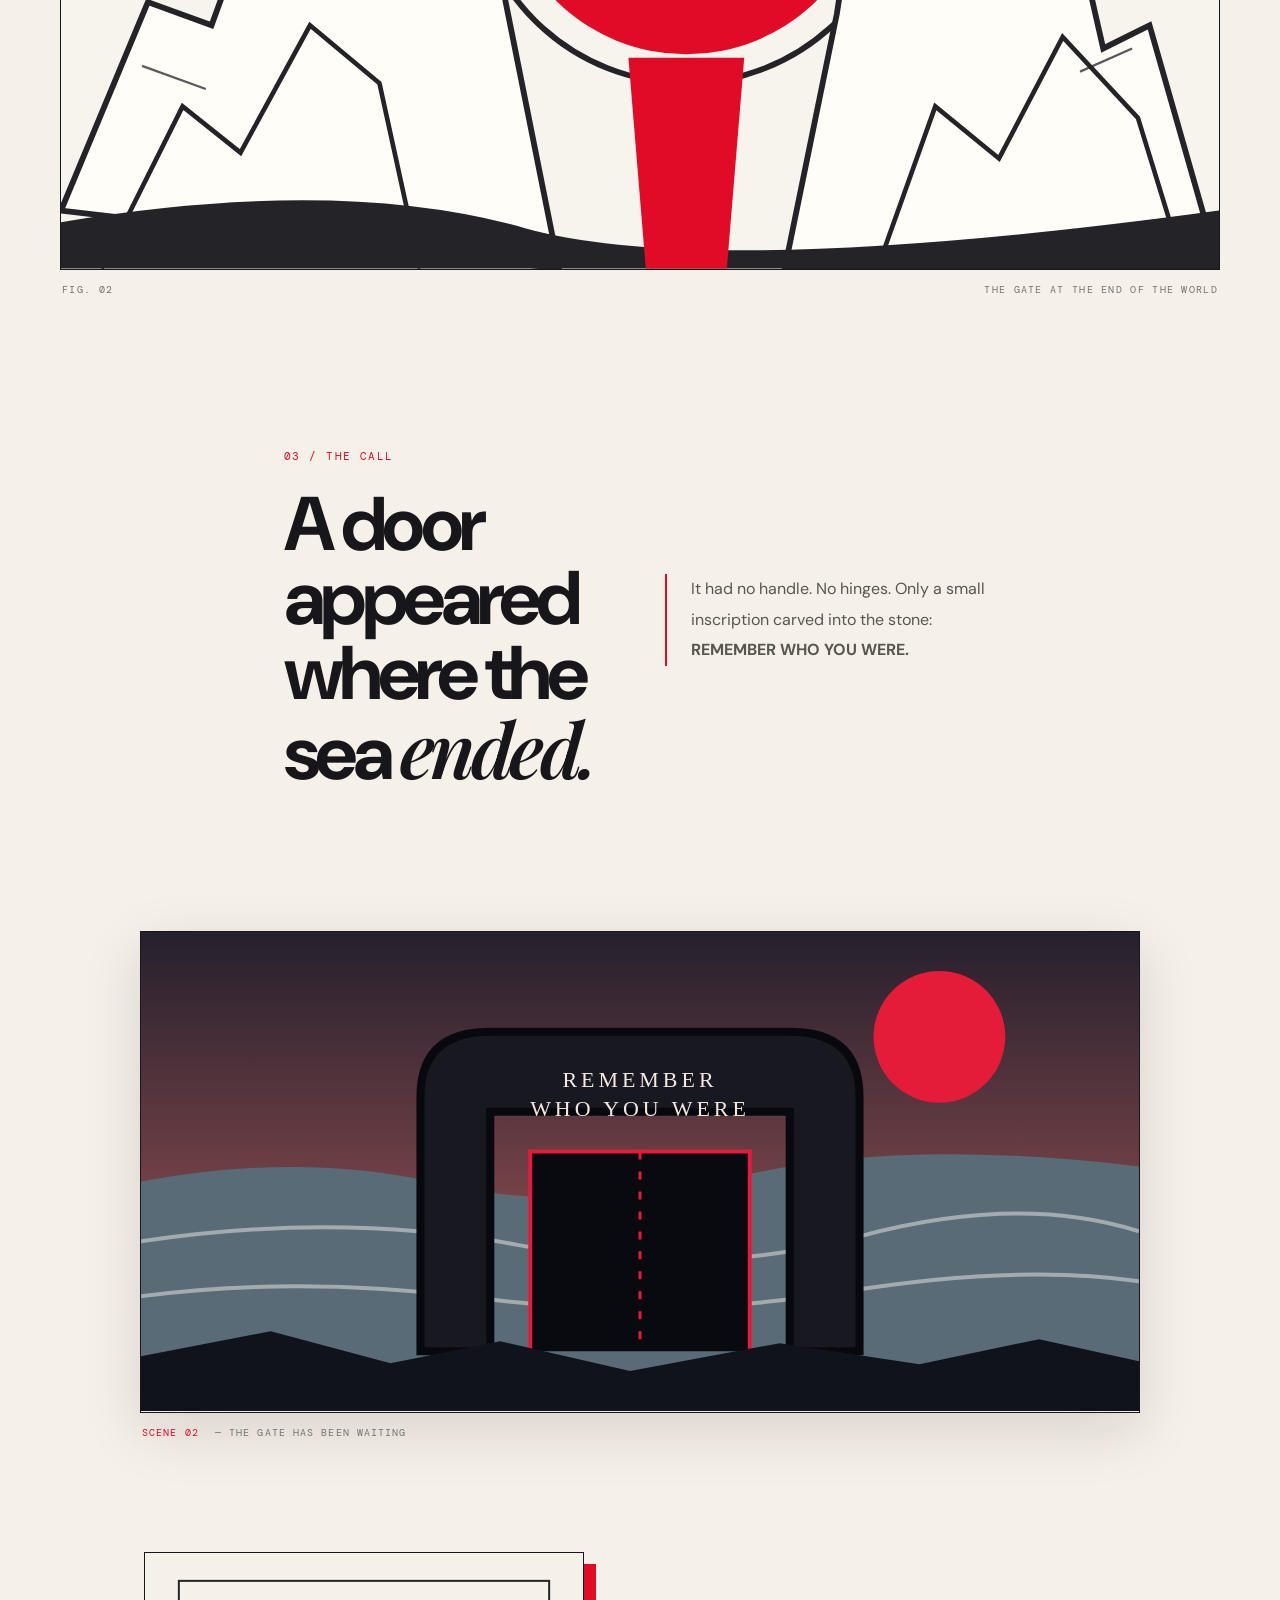
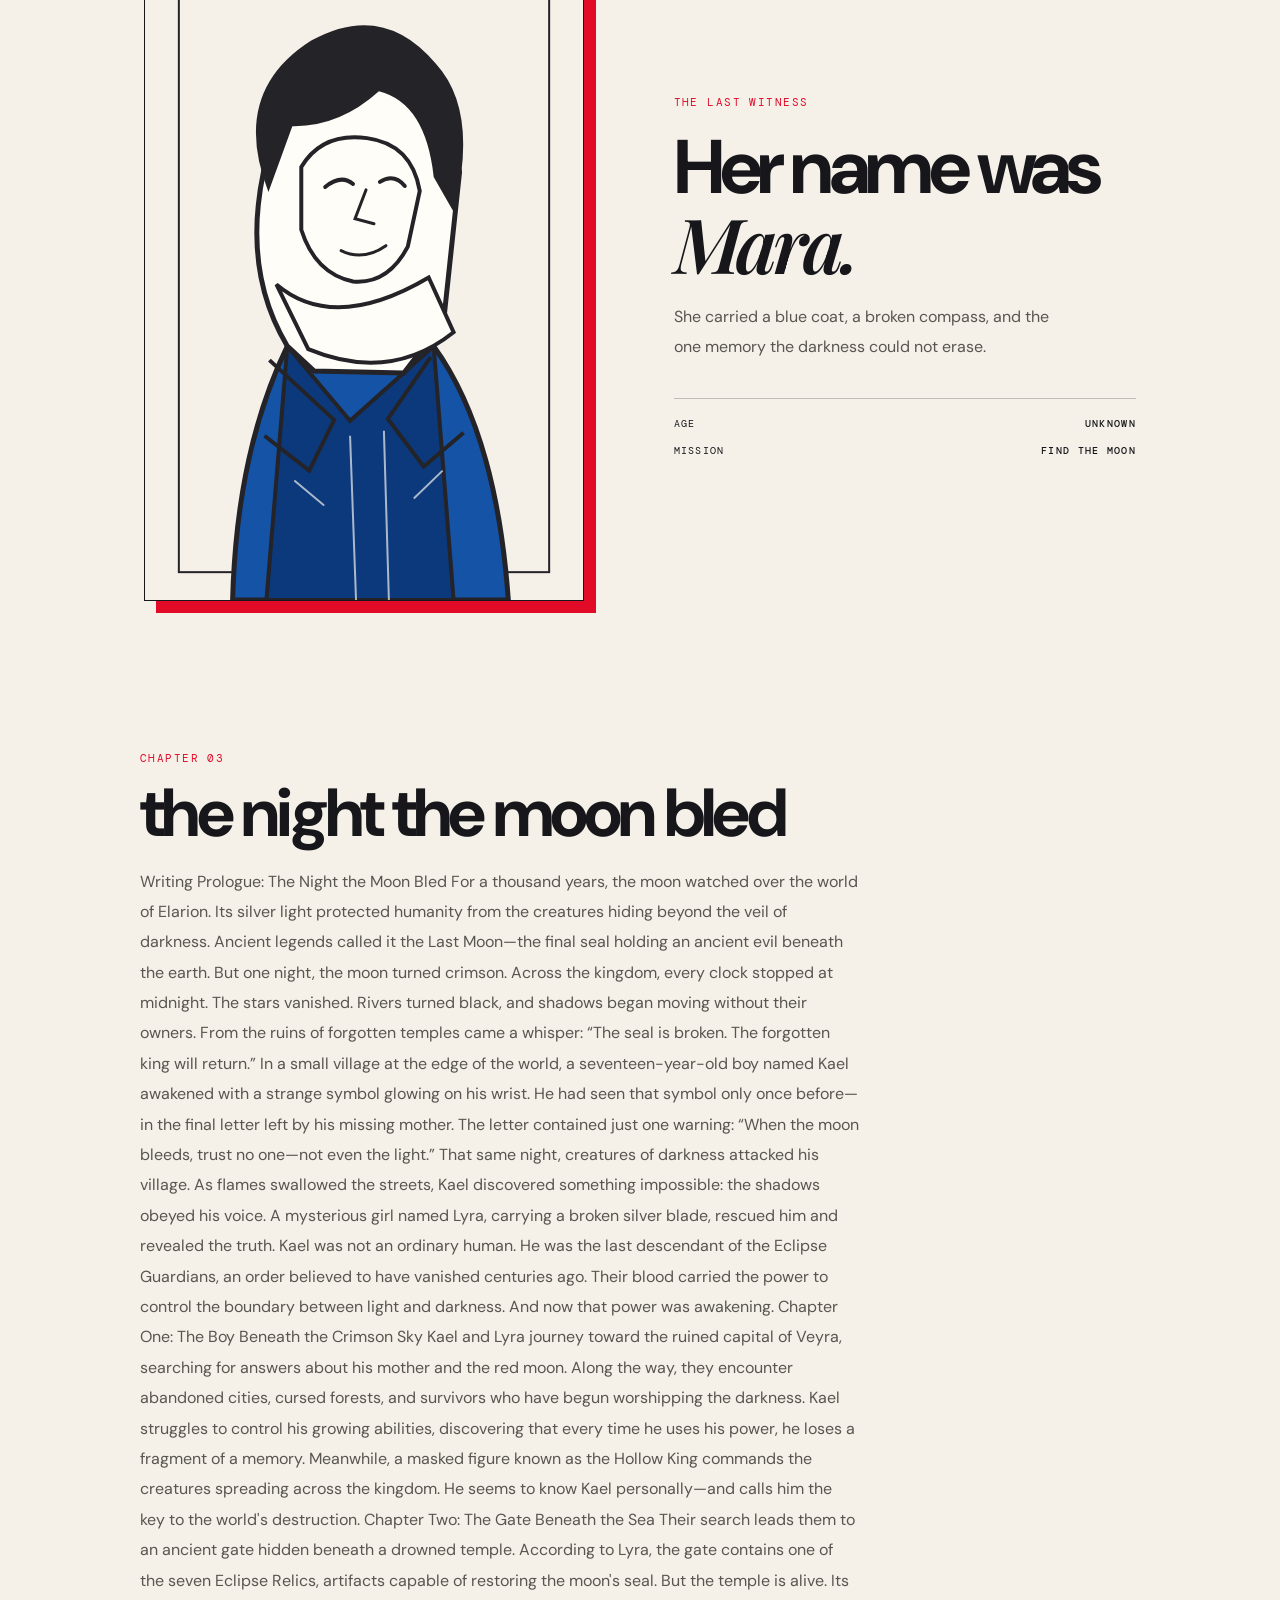
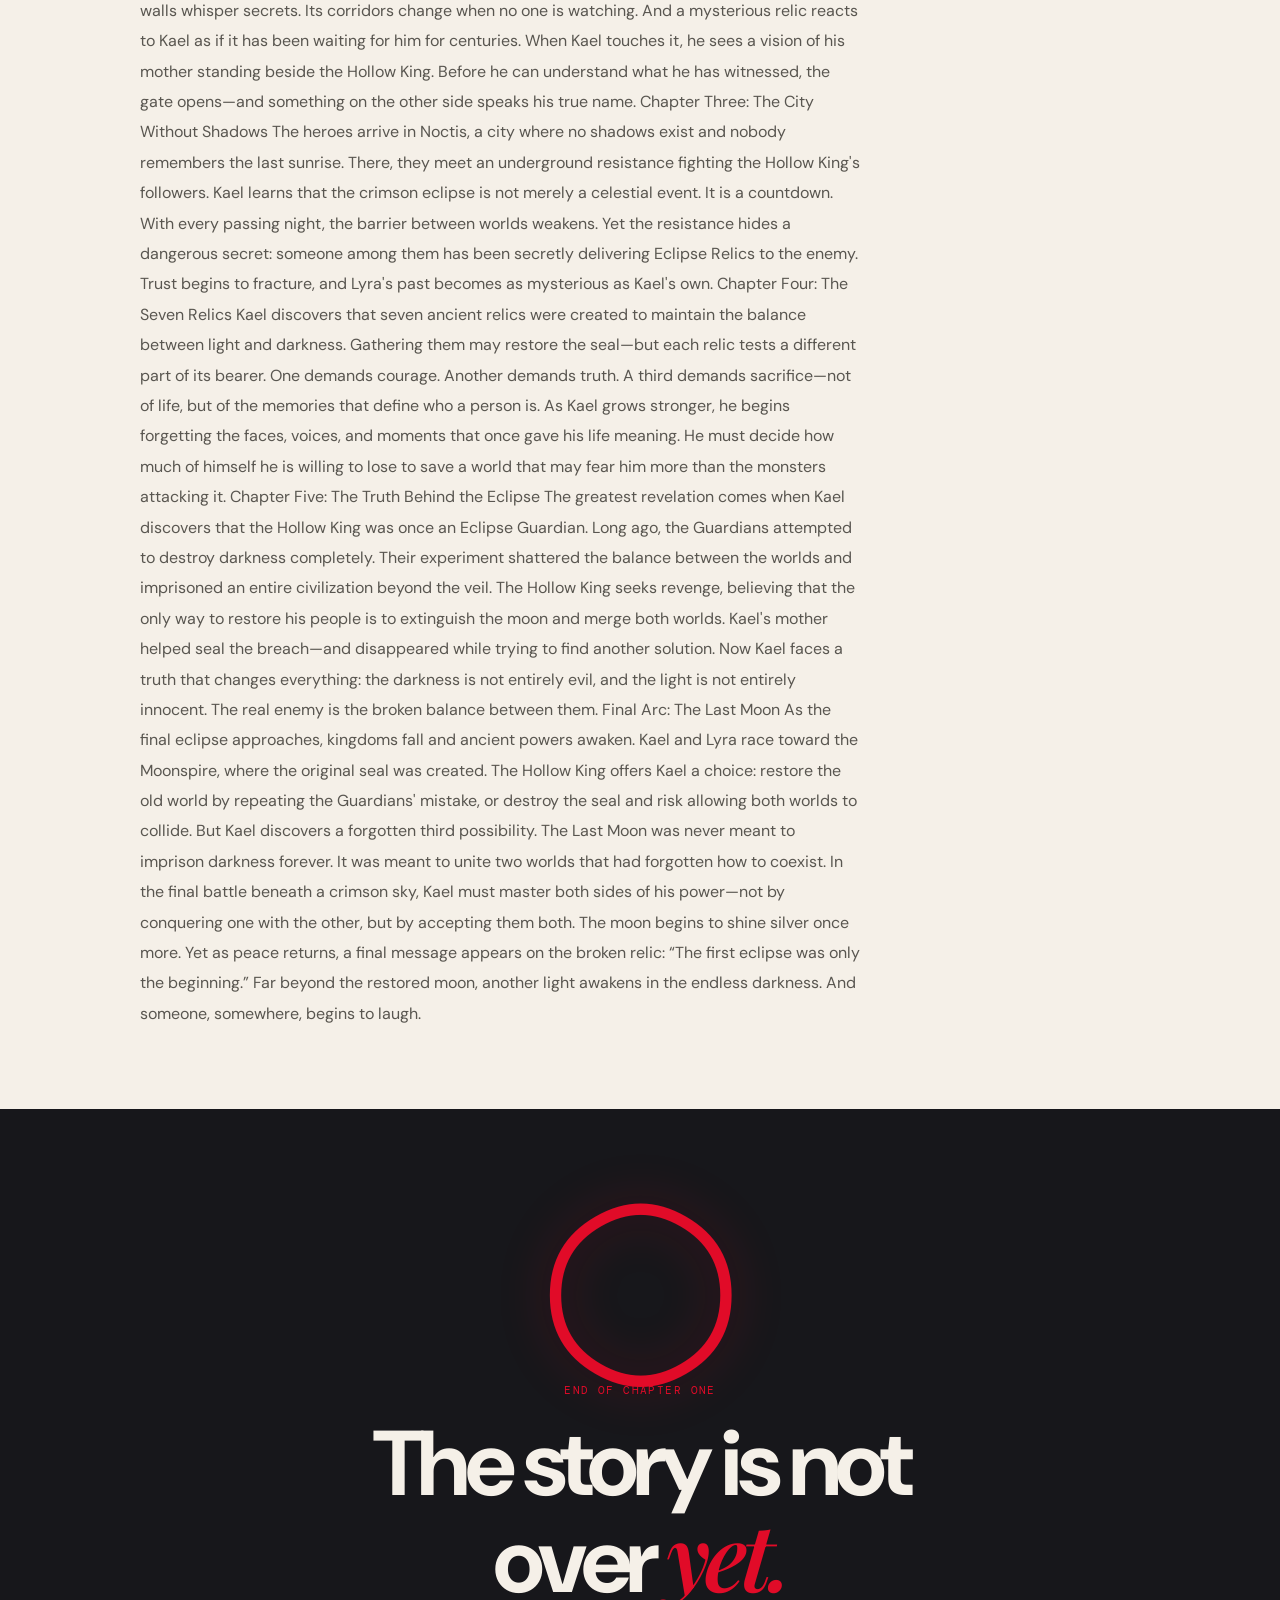
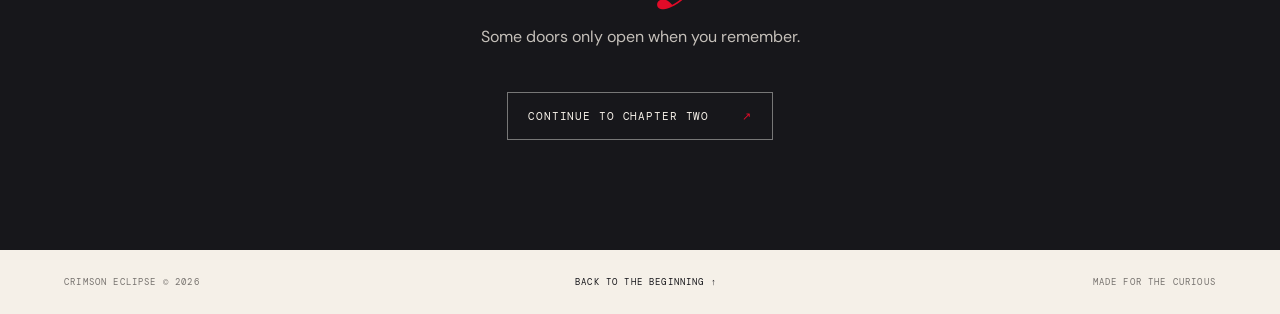
==== commit 03806dfa: "Add focused reading mode control" ====
--- a/index.html
+++ b/index.html
@@ -16,6 +16,7 @@
       
       <button class="icon-btn" id="soundToggle" aria-pressed="false" title="Toggle ambient sound">♫ <span>Sound off</span></button>
       <button class="icon-btn" id="contrastToggle" aria-pressed="false" title="Toggle high contrast">◐ <span>Contrast</span></button>
+      <button class="icon-btn" id="readingModeToggle" aria-pressed="false" title="Toggle focused reading mode">▤ <span>Read mode</span></button>
     </div>
   </header>
 
--- a/styles.css
+++ b/styles.css
@@ -86,3 +86,28 @@
 .chapter-hero-illustration{margin:30px 0 38px;border:1px solid var(--ink);background:#17171b;box-shadow:9px 9px 0 rgba(217,13,43,.16);overflow:hidden}
 .chapter-hero-illustration img{display:block;width:100%;height:auto;max-height:560px;object-fit:cover;margin:0;border:0}
 .chapter-hero-illustration figcaption{padding:12px 15px;color:#d9d0c7;background:#17171b;font:10px 'DM Mono',monospace;letter-spacing:.12em}
+
+/* Story-first pacing: cinematic artwork, expressive text, generous breathing room */
+.reading-beat{max-width:720px;margin:clamp(72px,10vw,138px) auto;padding:0 26px}
+.reading-beat>p{font-family:'DM Sans',sans-serif;font-size:clamp(17px,1.8vw,20px);line-height:2;color:#49453f;letter-spacing:.005em}
+.reading-beat blockquote{font-size:clamp(30px,4.6vw,52px);line-height:1.18}
+.story-line{margin-top:28px!important;padding-left:18px;border-left:2px solid var(--red);font-family:'Playfair Display',serif!important;font-style:italic;font-size:clamp(20px,2.5vw,27px)!important;color:var(--ink)!important}
+.dramatic-heading{font-size:clamp(42px,7vw,78px);line-height:.98;letter-spacing:-.065em;margin:0 0 28px}
+.dramatic-heading em{font-family:'Playfair Display',serif;color:var(--red);font-weight:600}
+.ink-message{padding:20px 24px!important;border-left:4px solid var(--red);background:#eae1d6;font:600 clamp(17px,2.4vw,24px)/1.5 'DM Mono',monospace!important;letter-spacing:.035em;margin:32px 0 0!important}
+.narrative-art{max-width:1080px;margin:clamp(52px,8vw,100px) auto;padding:0 clamp(12px,4vw,40px)}
+.narrative-art svg{display:block;width:100%;height:auto;border:1px solid #17171b;box-shadow:0 18px 55px rgba(30,18,25,.13)}
+.narrative-art figcaption{display:flex;gap:16px;align-items:center;padding:13px 2px;color:#77736f;font:10px 'DM Mono',monospace;letter-spacing:.11em}
+.narrative-art figcaption span{color:var(--red);white-space:nowrap}
+.chapter-heading p{font-size:17px}
+.panel-narration{max-width:680px}
+body.reader-mode{--paper:#f8f2e7}
+body.reader-mode main{max-width:1040px;margin:auto}
+body.reader-mode .intro-art,body.reader-mode .vertical-note,body.reader-mode .top-actions #soundToggle{display:none}
+body.reader-mode .intro{grid-template-columns:1fr;min-height:55vh}
+body.reader-mode .intro-copy{max-width:820px;margin:auto;padding:70px 28px}
+body.reader-mode .story-beat p,body.reader-mode .custom-chapter>p{font-size:clamp(18px,2vw,21px);line-height:2.05}
+body.reader-mode .narrative-art{max-width:900px}
+body.reader-mode .topbar{background:rgba(248,242,231,.96)}
+@media(max-width:760px){.narrative-art{margin:55px auto}.narrative-art figcaption{font-size:9px;line-height:1.6}.reading-beat{margin:78px auto}.ink-message{padding:16px!important}}
+@media(prefers-reduced-motion:reduce){.narrative-art svg{scroll-behavior:auto}}
